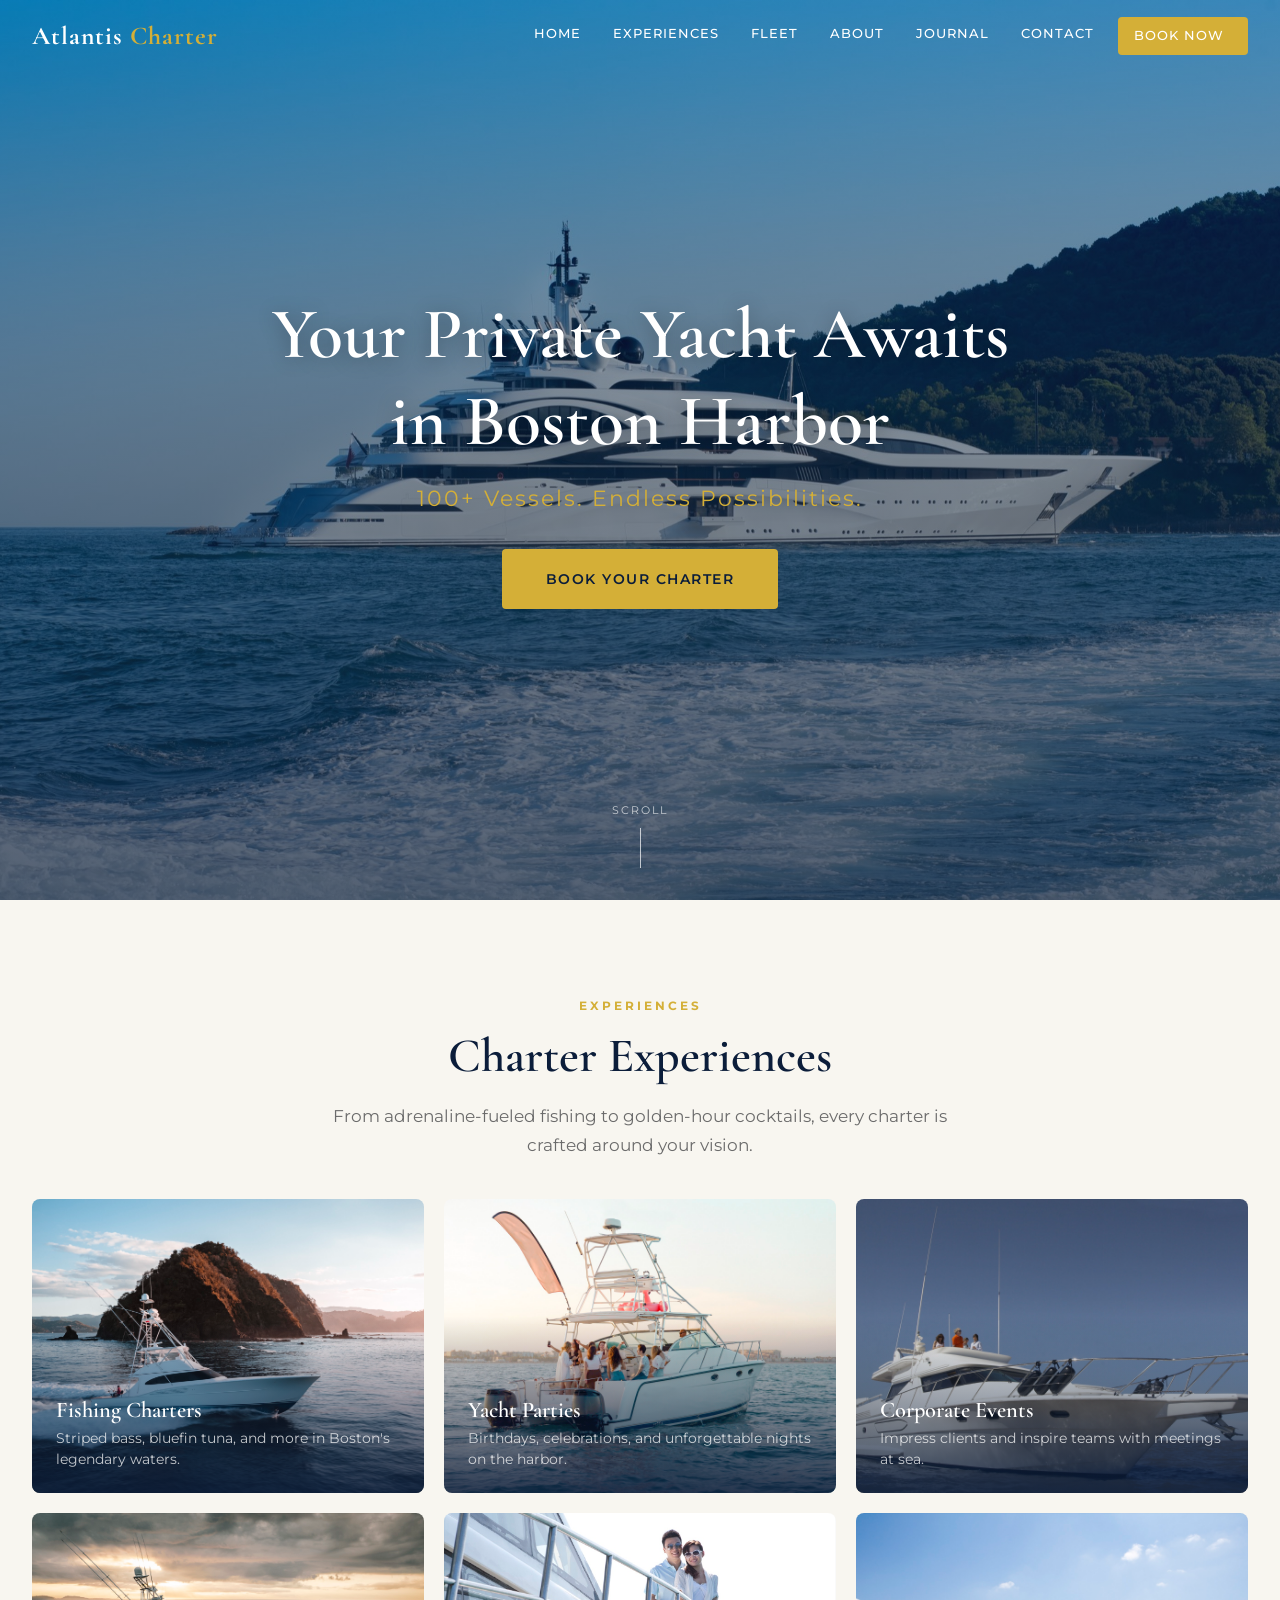
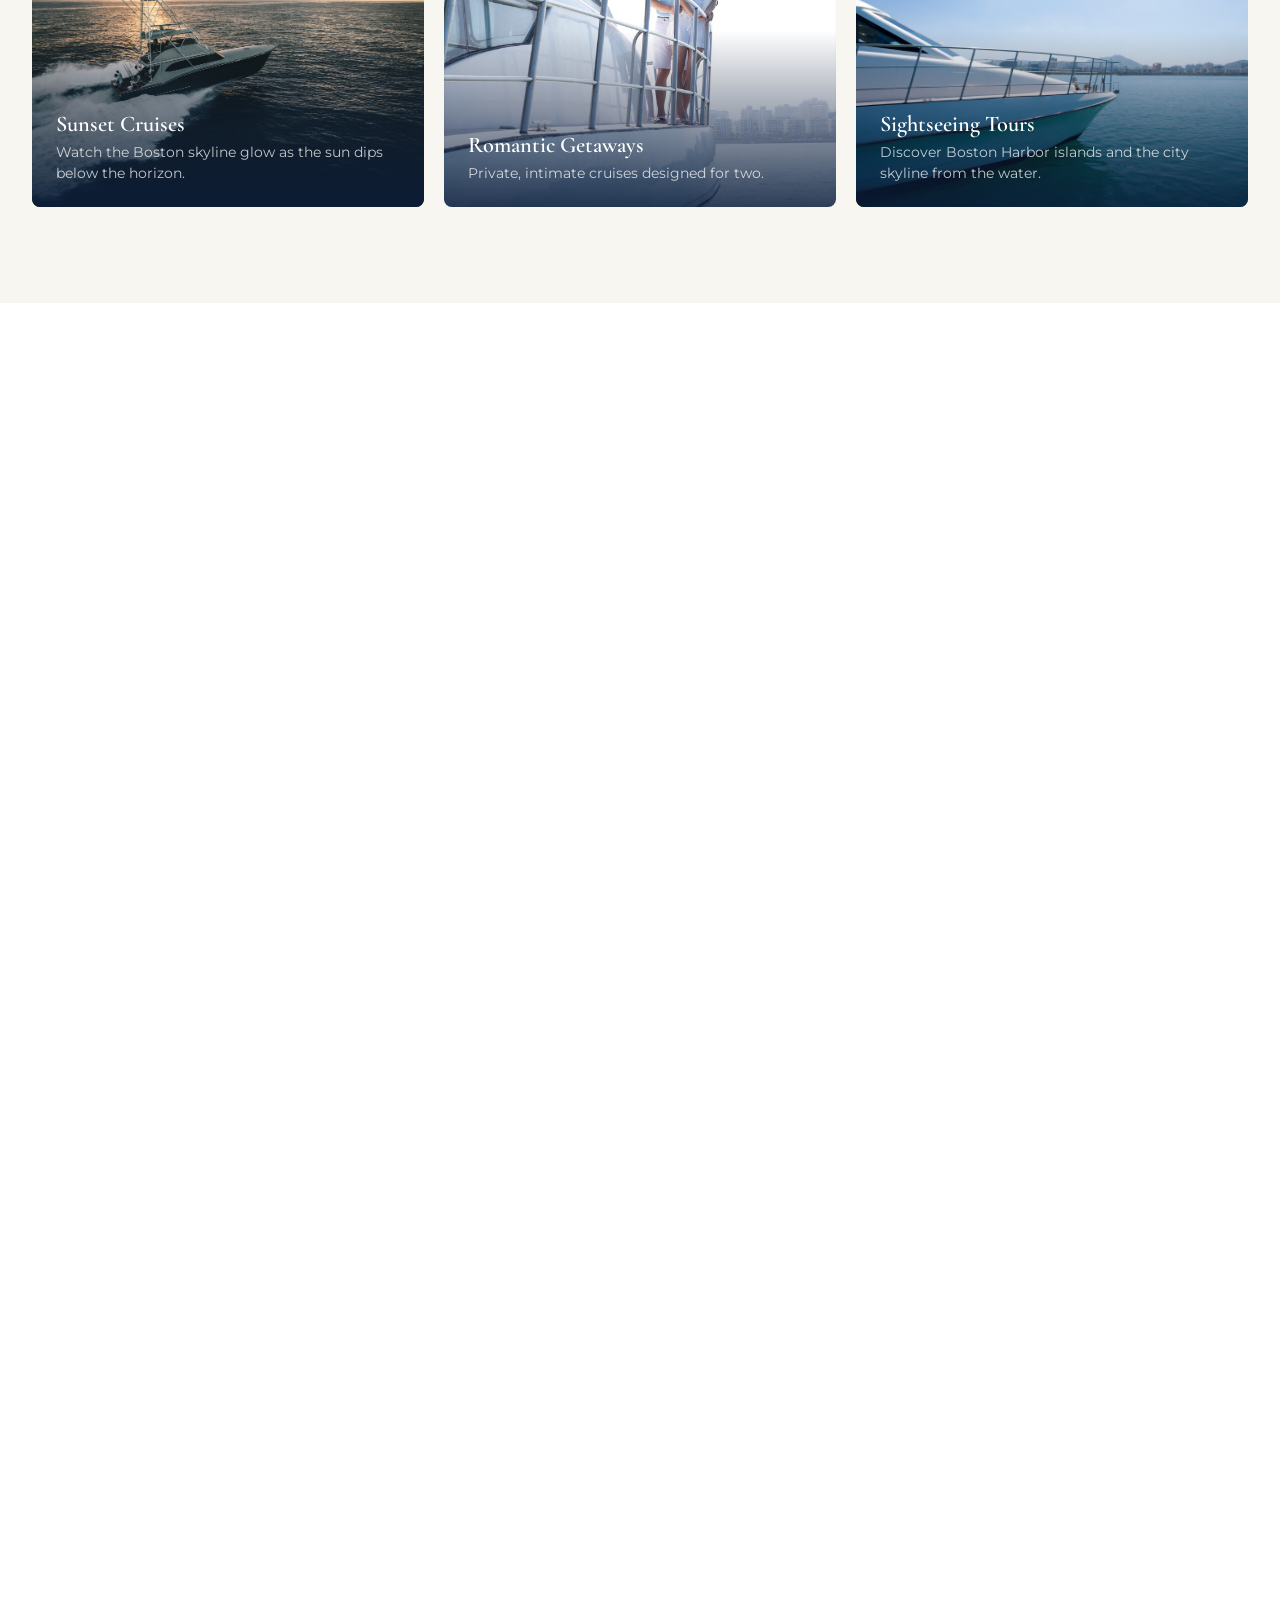
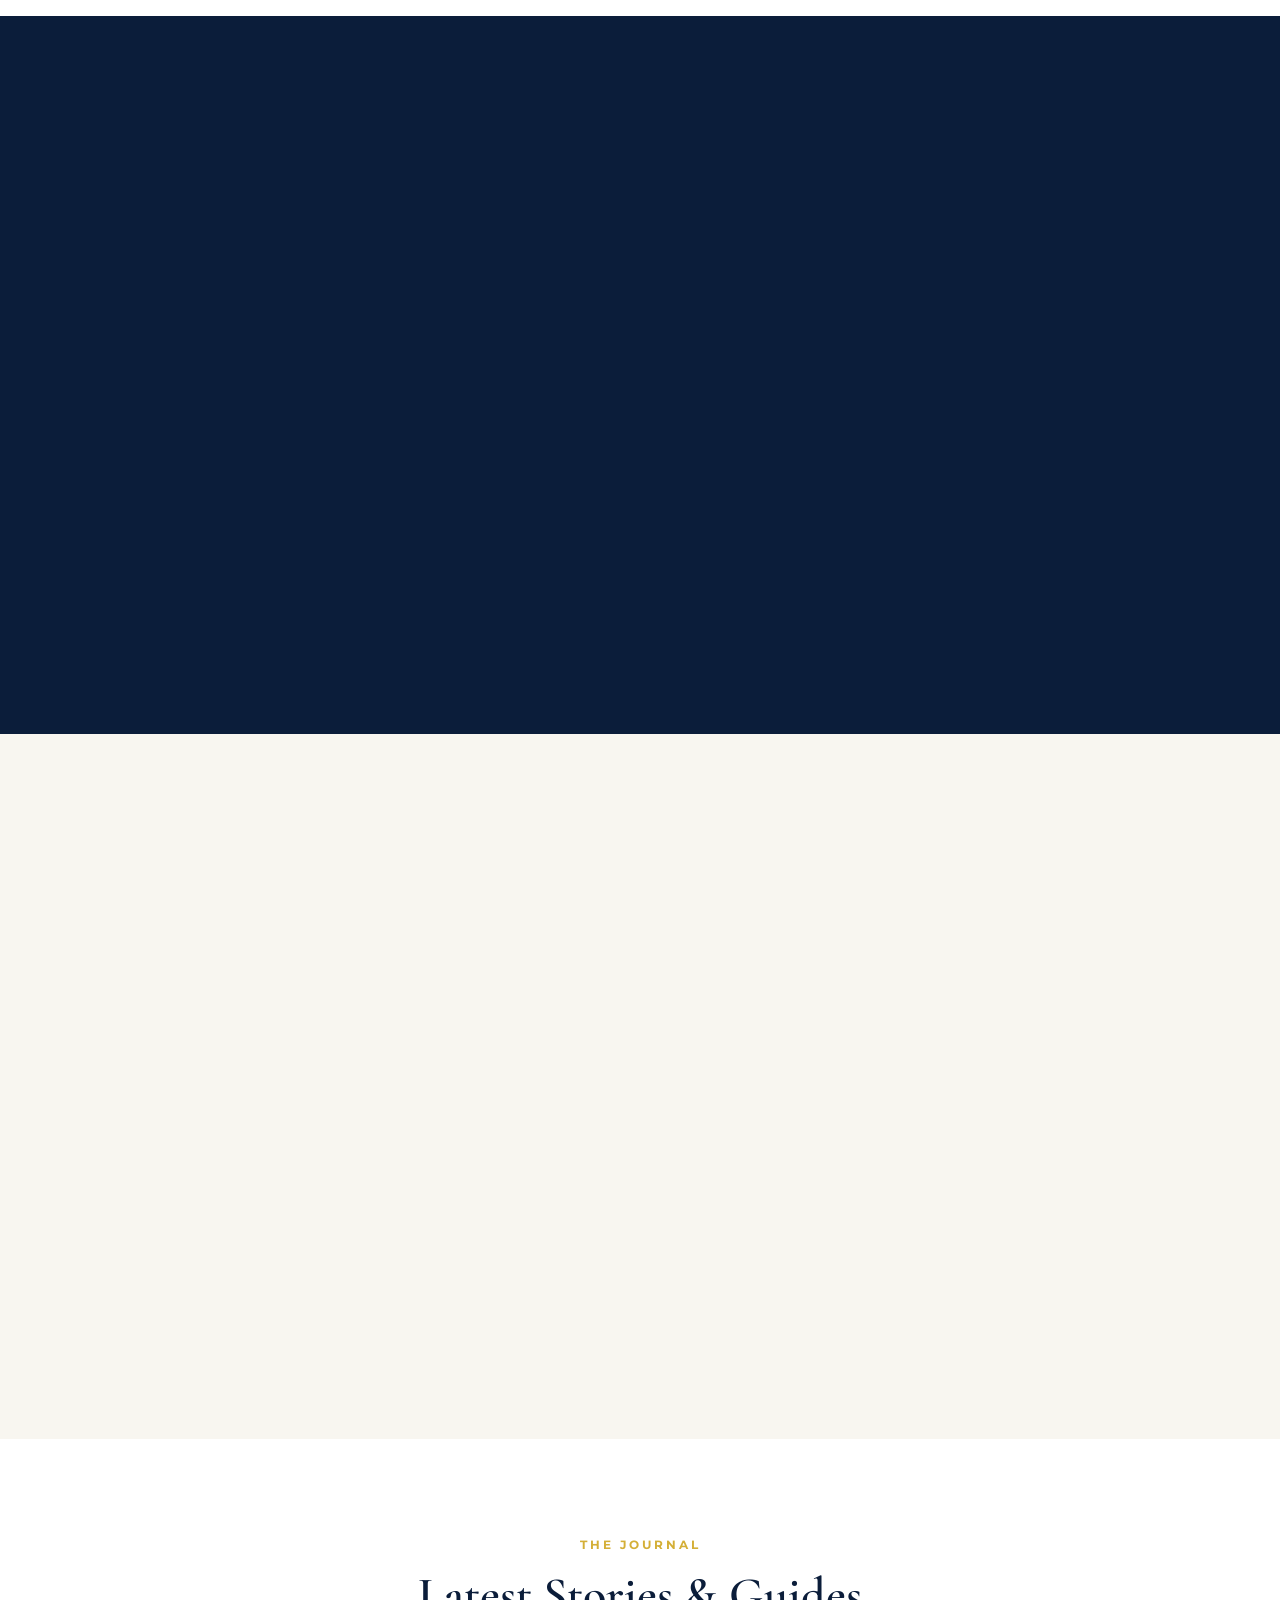
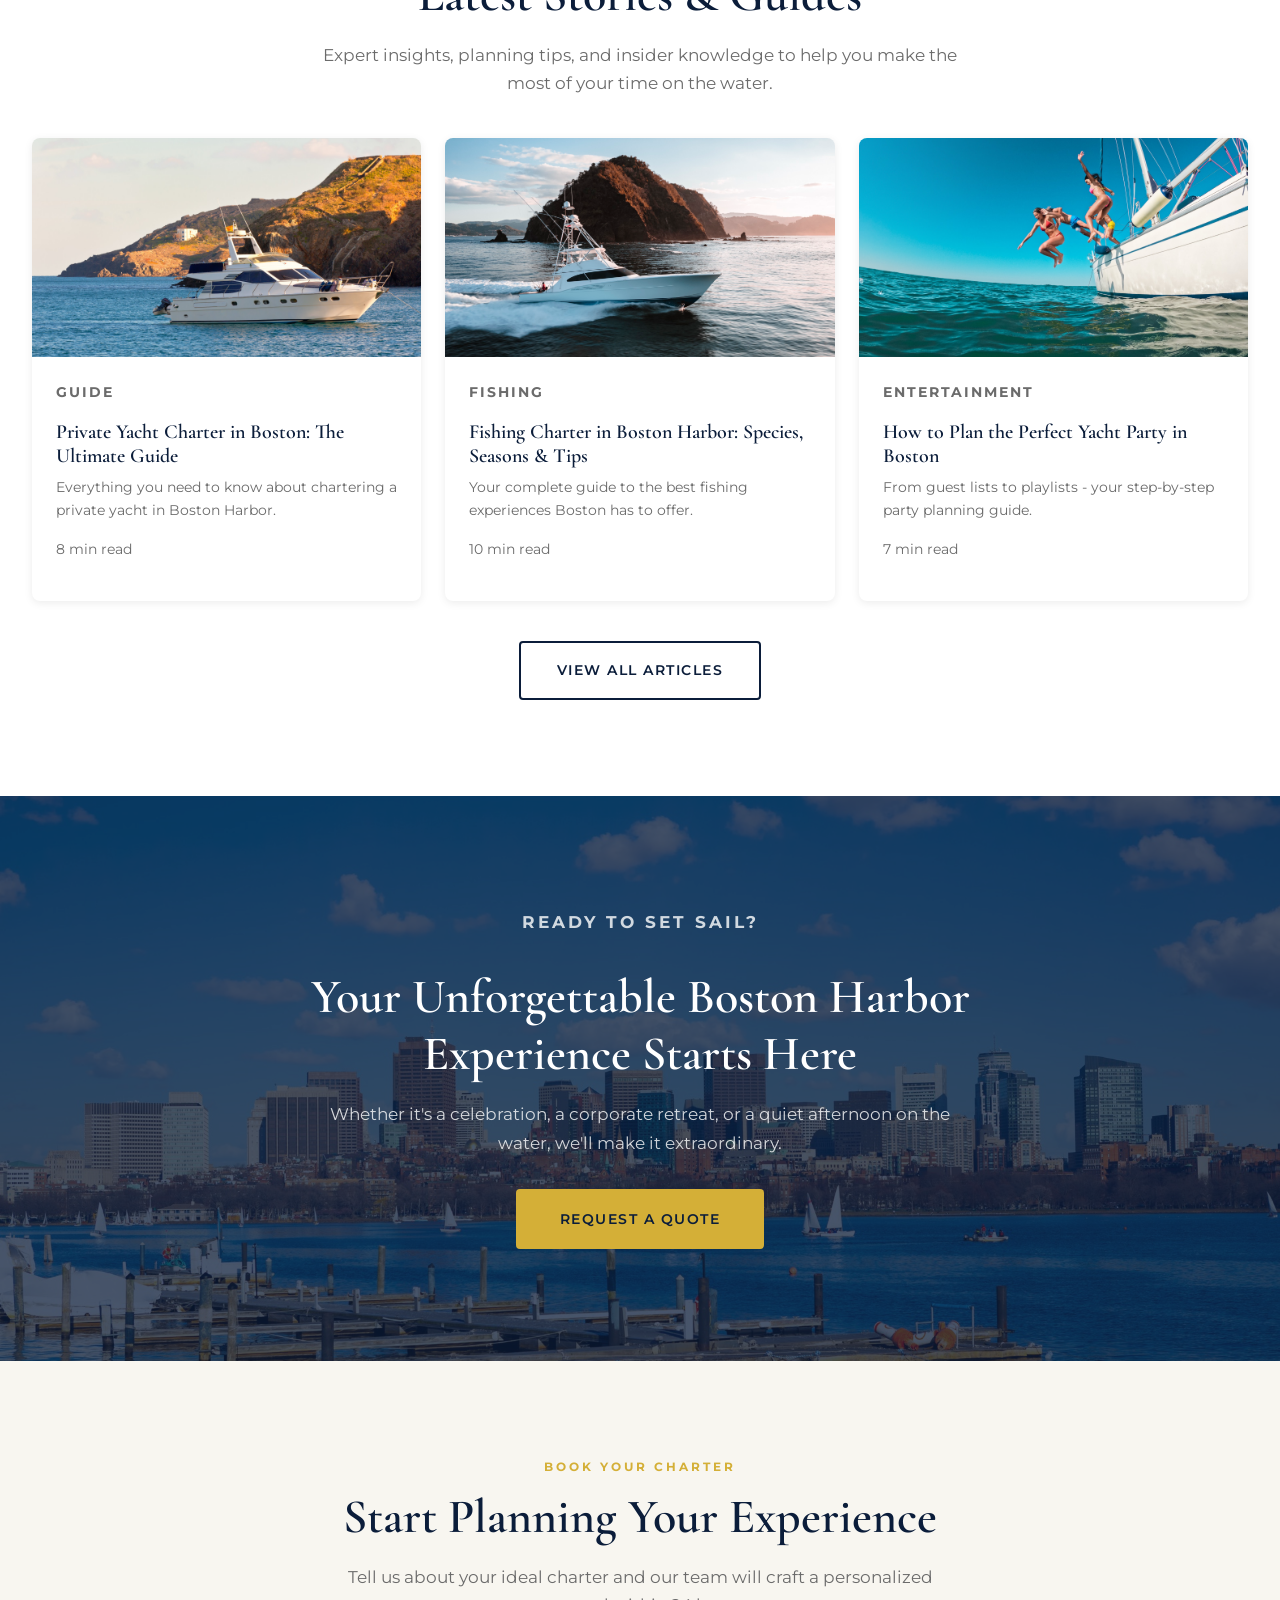
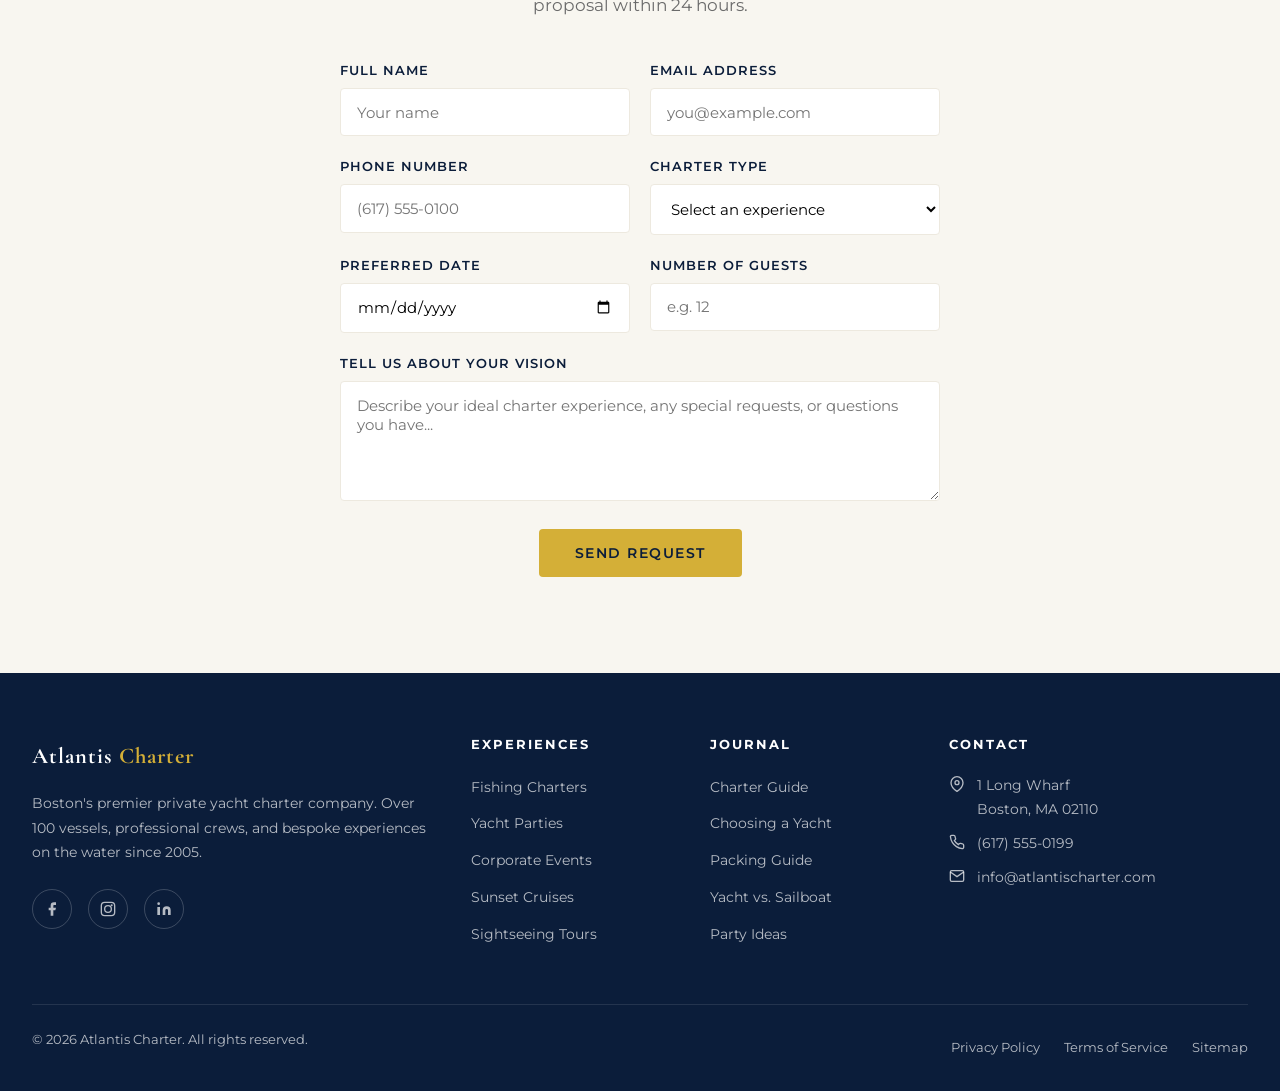
==== index.html @ 0f890ac8 "Initial launch: Atlantis Charter website with 10 SEO blog posts Magazine-style, mobile-first website" ====
<!DOCTYPE html>
<html lang="en">
<head>
  <meta charset="UTF-8">
  <meta name="viewport" content="width=device-width, initial-scale=1.0">
  <title>Atlantis Charter | Private Yacht Charters in Boston Harbor</title>
  <meta name="description" content="Explore Boston Harbor aboard a private yacht. Atlantis Charter offers 100+ vessels for fishing trips, yacht parties, corporate events, sunset cruises, and romantic getaways.">
  <meta name="keywords" content="private yacht charter Boston, boat rental Boston Harbor, fishing charter Boston, yacht party Boston, corporate event yacht, sunset cruise Boston">
  <link rel="canonical" href="https://atlantischarter.com/">

  <!-- Open Graph -->
  <meta property="og:title" content="Atlantis Charter | Private Yacht Charters in Boston Harbor">
  <meta property="og:description" content="100+ luxury vessels for unforgettable experiences on Boston Harbor. Fishing, parties, corporate events, sunset cruises & more.">
  <meta property="og:image" content="https://atlantischarter.com/images/luxury-yacht-on-the-water-under-blue-sky.jpg">
  <meta property="og:url" content="https://atlantischarter.com/">
  <meta property="og:type" content="website">
  <meta property="og:site_name" content="Atlantis Charter">

  <!-- Twitter Card -->
  <meta name="twitter:card" content="summary_large_image">
  <meta name="twitter:title" content="Atlantis Charter | Private Yacht Charters in Boston Harbor">
  <meta name="twitter:description" content="100+ luxury vessels for unforgettable experiences on Boston Harbor.">
  <meta name="twitter:image" content="https://atlantischarter.com/images/luxury-yacht-on-the-water-under-blue-sky.jpg">

  <!-- Fonts -->
  <link rel="preconnect" href="https://fonts.googleapis.com">
  <link rel="preconnect" href="https://fonts.gstatic.com" crossorigin>
  <link href="https://fonts.googleapis.com/css2?family=Cormorant+Garamond:ital,wght@0,400;0,600;0,700;1,400&family=Montserrat:wght@300;400;500;600;700&display=swap" rel="stylesheet">

  <link rel="stylesheet" href="styles.css">

  <!-- Structured Data: LocalBusiness -->
  <script type="application/ld+json">
  {
    "@context": "https://schema.org",
    "@type": "LocalBusiness",
    "name": "Atlantis Charter",
    "description": "Premium private yacht charter company in Boston Harbor offering 100+ vessels for fishing trips, yacht parties, corporate events, sunset cruises, and romantic getaways.",
    "url": "https://atlantischarter.com",
    "telephone": "+1-617-555-0199",
    "email": "info@atlantischarter.com",
    "address": {
      "@type": "PostalAddress",
      "streetAddress": "1 Long Wharf",
      "addressLocality": "Boston",
      "addressRegion": "MA",
      "postalCode": "02110",
      "addressCountry": "US"
    },
    "geo": {
      "@type": "GeoCoordinates",
      "latitude": 42.3601,
      "longitude": -71.0489
    },
    "image": "https://atlantischarter.com/images/luxury-yacht-on-the-water-under-blue-sky.jpg",
    "priceRange": "$$$",
    "openingHoursSpecification": {
      "@type": "OpeningHoursSpecification",
      "dayOfWeek": ["Monday","Tuesday","Wednesday","Thursday","Friday","Saturday","Sunday"],
      "opens": "08:00",
      "closes": "20:00"
    },
    "sameAs": [
      "https://www.facebook.com/atlantischarter",
      "https://www.instagram.com/atlantischarter",
      "https://www.linkedin.com/company/atlantischarter"
    ]
  }
  </script>

  <!-- Structured Data: BoatTrip -->
  <script type="application/ld+json">
  {
    "@context": "https://schema.org",
    "@type": "BoatTrip",
    "name": "Private Yacht Charter in Boston Harbor",
    "description": "Custom private yacht charters departing from Boston Harbor. Choose from fishing, parties, corporate events, sunset cruises, and sightseeing tours.",
    "provider": {
      "@type": "LocalBusiness",
      "name": "Atlantis Charter"
    },
    "departureBoatTerminal": {
      "@type": "BoatTerminal",
      "name": "Boston Harbor Marina",
      "address": {
        "@type": "PostalAddress",
        "addressLocality": "Boston",
        "addressRegion": "MA",
        "addressCountry": "US"
      }
    }
  }
  </script>
</head>
<body>

  <!-- ============ HEADER ============ -->
  <header class="site-header" role="banner">
    <div class="header-inner">
      <a href="/" class="logo" aria-label="Atlantis Charter Home">Atlantis <span>Charter</span></a>
      <nav class="nav-links" role="navigation" aria-label="Main navigation">
        <a href="/">Home</a>
        <a href="#experiences">Experiences</a>
        <a href="#fleet">Fleet</a>
        <a href="#about">About</a>
        <a href="#blog">Journal</a>
        <a href="#contact">Contact</a>
        <a href="#contact" class="btn btn-primary nav-cta">Book Now</a>
      </nav>
      <button class="hamburger" aria-label="Toggle navigation menu" aria-expanded="false">
        <span></span>
        <span></span>
        <span></span>
      </button>
    </div>
  </header>

  <main>

    <!-- ============ HERO ============ -->
    <section class="hero" aria-label="Welcome">
      <div class="hero-bg" style="background-image:url('images/luxury-yacht-on-the-water-under-blue-sky.jpg');" role="img" aria-label="Luxury yacht cruising on blue water under a clear sky"></div>
      <div class="hero-content">
        <h1>Your Private Yacht Awaits in Boston Harbor</h1>
        <p class="subtitle">100+ Vessels. Endless Possibilities.</p>
        <a href="#contact" class="btn btn-primary">Book Your Charter</a>
      </div>
      <div class="hero-scroll" aria-hidden="true">Scroll</div>
    </section>

    <!-- ============ CHARTER EXPERIENCES ============ -->
    <section id="experiences" class="section-pearl" aria-labelledby="experiences-title">
      <div class="container">
        <div class="text-center fade-up">
          <p class="section-label">Experiences</p>
          <h2 class="section-title" id="experiences-title">Charter Experiences</h2>
          <p class="section-subtitle">From adrenaline-fueled fishing to golden-hour cocktails, every charter is crafted around your vision.</p>
        </div>
        <div class="experiences-grid stagger">
          <a href="blog/fishing-charter-boston-harbor.html" class="experience-card">
            <img src="images/large-sportfishing-boat-sailing-off-costa-rica-wit.jpg" alt="Deep-sea fishing charter boat on open water" width="600" height="450" loading="lazy">
            <div class="experience-card-overlay">
              <h3>Fishing Charters</h3>
              <p>Striped bass, bluefin tuna, and more in Boston's legendary waters.</p>
            </div>
          </a>
          <a href="blog/yacht-party-planning-guide.html" class="experience-card">
            <img src="images/youth-party-on-vacation-at-sea-girlfriends-drink.jpg" alt="Friends enjoying a lively yacht party on the water" width="600" height="450" loading="lazy">
            <div class="experience-card-overlay">
              <h3>Yacht Parties</h3>
              <p>Birthdays, celebrations, and unforgettable nights on the harbor.</p>
            </div>
          </a>
          <a href="blog/corporate-events-on-yacht.html" class="experience-card">
            <img src="images/people-enjoying-the-water-on-a-white-yacht.jpg" alt="People gathered on a white yacht for a corporate event" width="600" height="450" loading="lazy">
            <div class="experience-card-overlay">
              <h3>Corporate Events</h3>
              <p>Impress clients and inspire teams with meetings at sea.</p>
            </div>
          </a>
          <a href="blog/sunset-cruise-boston.html" class="experience-card">
            <img src="images/boat-floating-in-sea-during-sunset.jpg" alt="Yacht silhouetted against a vivid Boston sunset" width="600" height="450" loading="lazy">
            <div class="experience-card-overlay">
              <h3>Sunset Cruises</h3>
              <p>Watch the Boston skyline glow as the sun dips below the horizon.</p>
            </div>
          </a>
          <a href="blog/sunset-cruise-boston.html" class="experience-card">
            <img src="images/romantic-couple-relaxing-on-yacht-in-sunny-weather.jpg" alt="Romantic couple relaxing together on a yacht deck" width="600" height="450" loading="lazy">
            <div class="experience-card-overlay">
              <h3>Romantic Getaways</h3>
              <p>Private, intimate cruises designed for two.</p>
            </div>
          </a>
          <a href="blog/boston-harbor-islands-by-boat.html" class="experience-card">
            <img src="images/white-yacht-on-blue-water-near-urban-coastline.jpg" alt="White yacht cruising near the Boston urban coastline" width="600" height="450" loading="lazy">
            <div class="experience-card-overlay">
              <h3>Sightseeing Tours</h3>
              <p>Discover Boston Harbor islands and the city skyline from the water.</p>
            </div>
          </a>
        </div>
      </div>
    </section>

    <!-- ============ FEATURED FLEET ============ -->
    <section id="fleet" aria-labelledby="fleet-title">
      <div class="container">
        <div class="text-center fade-up">
          <p class="section-label">The Fleet</p>
          <h2 class="section-title" id="fleet-title">Featured Vessels</h2>
          <p class="section-subtitle">Over 100 yachts, sailboats, catamarans, and fishing boats ready for your next adventure.</p>
        </div>
        <div class="fleet-grid stagger">
          <div class="fleet-item">
            <img src="images/luxury-motor-yacht-on-the-ocean.jpg" alt="Luxury motor yacht cruising on the open ocean" width="800" height="533" loading="lazy">
            <div class="fleet-item-label">Motor Yachts</div>
          </div>
          <div class="fleet-item">
            <img src="images/sailing-yacht-in-lefkada-greece.jpg" alt="Elegant sailing yacht under full sail" width="600" height="400" loading="lazy">
            <div class="fleet-item-label">Sailing Yachts</div>
          </div>
          <div class="fleet-item">
            <img src="images/catamaran-motor-yacht-on-the-ocean.jpg" alt="Spacious catamaran yacht on calm ocean waters" width="600" height="400" loading="lazy">
            <div class="fleet-item-label">Catamarans</div>
          </div>
          <div class="fleet-item">
            <img src="images/luxury-yacht-speeding-through-the-ocean-under-a-pa.jpg" alt="High-performance luxury yacht speeding through waves" width="600" height="400" loading="lazy">
            <div class="fleet-item-label">Performance Yachts</div>
          </div>
          <div class="fleet-item">
            <img src="images/aerial-view-of-beautiful-luxury-yacht-and-boat-in.jpg" alt="Aerial view of luxury yachts anchored in a bay" width="600" height="400" loading="lazy">
            <div class="fleet-item-label">Mega Yachts</div>
          </div>
        </div>
        <div class="text-center fade-up" style="margin-top:2.5rem;">
          <a href="#contact" class="btn btn-outline-dark">Explore Full Fleet</a>
        </div>
      </div>
    </section>

    <!-- ============ WHY CHARTER WITH US ============ -->
    <section id="about" class="section-midnight" aria-labelledby="why-title">
      <div class="container">
        <div class="text-center fade-up">
          <p class="section-label">Why Atlantis</p>
          <h2 class="section-title" id="why-title">Why Charter With Us</h2>
          <p class="section-subtitle">We combine Boston's largest private fleet with white-glove service to deliver experiences that exceed every expectation.</p>
        </div>
        <div class="features-grid stagger">
          <div class="feature-item">
            <div class="feature-icon" aria-hidden="true">
              <svg width="28" height="28" fill="none" stroke="currentColor" stroke-width="2" viewBox="0 0 24 24"><path d="M12 2L2 7l10 5 10-5-10-5z"/><path d="M2 17l10 5 10-5"/><path d="M2 12l10 5 10-5"/></svg>
            </div>
            <h3>100+ Yachts</h3>
            <p>The largest private charter fleet in Boston Harbor. From intimate sailboats to mega yachts, we have the perfect vessel for every occasion.</p>
          </div>
          <div class="feature-item">
            <div class="feature-icon" aria-hidden="true">
              <svg width="28" height="28" fill="none" stroke="currentColor" stroke-width="2" viewBox="0 0 24 24"><circle cx="12" cy="8" r="4"/><path d="M20 21a8 8 0 0 0-16 0"/></svg>
            </div>
            <h3>Professional Crew</h3>
            <p>USCG-licensed captains and experienced crew members ensure your safety and comfort from departure to docking.</p>
          </div>
          <div class="feature-item">
            <div class="feature-icon" aria-hidden="true">
              <svg width="28" height="28" fill="none" stroke="currentColor" stroke-width="2" viewBox="0 0 24 24"><path d="M14 2H6a2 2 0 0 0-2 2v16a2 2 0 0 0 2 2h12a2 2 0 0 0 2-2V8z"/><polyline points="14 2 14 8 20 8"/><line x1="16" y1="13" x2="8" y2="13"/><line x1="16" y1="17" x2="8" y2="17"/></svg>
            </div>
            <h3>Custom Itineraries</h3>
            <p>Every detail tailored to your vision - from catering and entertainment to route and duration. Your charter, your rules.</p>
          </div>
          <div class="feature-item">
            <div class="feature-icon" aria-hidden="true">
              <svg width="28" height="28" fill="none" stroke="currentColor" stroke-width="2" viewBox="0 0 24 24"><path d="M21 10c0 7-9 13-9 13s-9-6-9-13a9 9 0 0 1 18 0z"/><circle cx="12" cy="10" r="3"/></svg>
            </div>
            <h3>Best of Boston</h3>
            <p>Unmatched local knowledge of Boston Harbor, the Harbor Islands, and the best routes for every season and occasion.</p>
          </div>
        </div>
      </div>
    </section>

    <!-- ============ TESTIMONIALS ============ -->
    <section class="section-pearl" aria-labelledby="testimonials-title">
      <div class="container">
        <div class="text-center fade-up">
          <p class="section-label">Testimonials</p>
          <h2 class="section-title" id="testimonials-title">What Our Guests Say</h2>
          <p class="section-subtitle">Hundreds of five-star reviews from guests who trusted us with their most memorable moments on the water.</p>
        </div>
        <div class="testimonials-grid stagger">
          <div class="testimonial-card">
            <div class="testimonial-stars" aria-label="5 out of 5 stars">&#9733;&#9733;&#9733;&#9733;&#9733;</div>
            <blockquote>"We booked a sunset cruise for our anniversary and it exceeded every expectation. The crew was incredible, the champagne was flowing, and watching the sun set behind the Boston skyline was pure magic."</blockquote>
            <p class="testimonial-author">Sarah & Michael T. <span>- Anniversary Cruise</span></p>
          </div>
          <div class="testimonial-card">
            <div class="testimonial-stars" aria-label="5 out of 5 stars">&#9733;&#9733;&#9733;&#9733;&#9733;</div>
            <blockquote>"Our corporate retreat on a 65-foot yacht was the talk of the office for months. Atlantis Charter handled everything - catering, A/V setup, even custom branding on the bar napkins. Absolutely first-class."</blockquote>
            <p class="testimonial-author">James R. <span>- Corporate Event</span></p>
          </div>
          <div class="testimonial-card">
            <div class="testimonial-stars" aria-label="5 out of 5 stars">&#9733;&#9733;&#9733;&#9733;&#9733;</div>
            <blockquote>"Best fishing charter in Boston, hands down. The captain knew exactly where to find the striped bass. We caught our limit by noon and spent the rest of the day cruising the harbor. Already booked again."</blockquote>
            <p class="testimonial-author">David K. <span>- Fishing Charter</span></p>
          </div>
        </div>
      </div>
    </section>

    <!-- ============ LATEST FROM THE JOURNAL ============ -->
    <section id="blog" aria-labelledby="blog-title">
      <div class="container">
        <div class="text-center fade-up">
          <p class="section-label">The Journal</p>
          <h2 class="section-title" id="blog-title">Latest Stories & Guides</h2>
          <p class="section-subtitle">Expert insights, planning tips, and insider knowledge to help you make the most of your time on the water.</p>
        </div>
        <div class="blog-grid stagger">
          <a href="blog/private-yacht-charter-boston.html" class="blog-card">
            <div class="blog-card-image">
              <img src="images/luxury-yacht-anchored-in-a-calm-blue-bay.jpg" alt="Luxury yacht anchored in a calm bay" width="600" height="338" loading="lazy">
            </div>
            <div class="blog-card-content">
              <p class="blog-card-tag">Guide</p>
              <h3>Private Yacht Charter in Boston: The Ultimate Guide</h3>
              <p>Everything you need to know about chartering a private yacht in Boston Harbor.</p>
              <p class="blog-card-meta">8 min read</p>
            </div>
          </a>
          <a href="blog/fishing-charter-boston-harbor.html" class="blog-card">
            <div class="blog-card-image">
              <img src="images/large-sportfishing-boat-sailing-off-costa-rica-wit.jpg" alt="Sportfishing boat heading out to open water" width="600" height="338" loading="lazy">
            </div>
            <div class="blog-card-content">
              <p class="blog-card-tag">Fishing</p>
              <h3>Fishing Charter in Boston Harbor: Species, Seasons & Tips</h3>
              <p>Your complete guide to the best fishing experiences Boston has to offer.</p>
              <p class="blog-card-meta">10 min read</p>
            </div>
          </a>
          <a href="blog/yacht-party-planning-guide.html" class="blog-card">
            <div class="blog-card-image">
              <img src="images/happy-friends-diving-from-sailing-boat-into-the-se.jpg" alt="Friends diving from a yacht into clear blue water" width="600" height="338" loading="lazy">
            </div>
            <div class="blog-card-content">
              <p class="blog-card-tag">Entertainment</p>
              <h3>How to Plan the Perfect Yacht Party in Boston</h3>
              <p>From guest lists to playlists - your step-by-step party planning guide.</p>
              <p class="blog-card-meta">7 min read</p>
            </div>
          </a>
        </div>
        <div class="text-center fade-up" style="margin-top:2.5rem;">
          <a href="#blog" class="btn btn-outline-dark">View All Articles</a>
        </div>
      </div>
    </section>

    <!-- ============ CTA BANNER ============ -->
    <section class="cta-banner" aria-labelledby="cta-title">
      <div class="hero-bg" style="background-image:url('images/boston-skyline-over-the-charles-river.jpg');" role="img" aria-label="Boston skyline panorama over the harbor at dusk"></div>
      <div class="hero-content text-center">
        <p class="section-label">Ready to Set Sail?</p>
        <h2 id="cta-title">Your Unforgettable Boston Harbor Experience Starts Here</h2>
        <p>Whether it's a celebration, a corporate retreat, or a quiet afternoon on the water, we'll make it extraordinary.</p>
        <a href="#contact" class="btn btn-primary">Request a Quote</a>
      </div>
    </section>

    <!-- ============ CONTACT / BOOKING ============ -->
    <section id="contact" class="section-pearl" aria-labelledby="contact-title">
      <div class="container">
        <div class="text-center fade-up">
          <p class="section-label">Book Your Charter</p>
          <h2 class="section-title" id="contact-title">Start Planning Your Experience</h2>
          <p class="section-subtitle">Tell us about your ideal charter and our team will craft a personalized proposal within 24 hours.</p>
        </div>
        <form id="booking-form" class="booking-form fade-up">
          <div class="form-row">
            <div class="form-group">
              <label for="name">Full Name</label>
              <input type="text" id="name" name="name" required placeholder="Your name">
            </div>
            <div class="form-group">
              <label for="email">Email Address</label>
              <input type="email" id="email" name="email" required placeholder="you@example.com">
            </div>
          </div>
          <div class="form-row">
            <div class="form-group">
              <label for="phone">Phone Number</label>
              <input type="tel" id="phone" name="phone" placeholder="(617) 555-0100">
            </div>
            <div class="form-group">
              <label for="charter-type">Charter Type</label>
              <select id="charter-type" name="charter-type" required>
                <option value="">Select an experience</option>
                <option value="fishing">Fishing Charter</option>
                <option value="party">Yacht Party</option>
                <option value="corporate">Corporate Event</option>
                <option value="sunset">Sunset Cruise</option>
                <option value="romantic">Romantic Getaway</option>
                <option value="sightseeing">Sightseeing Tour</option>
                <option value="other">Other</option>
              </select>
            </div>
          </div>
          <div class="form-row">
            <div class="form-group">
              <label for="date">Preferred Date</label>
              <input type="date" id="date" name="date">
            </div>
            <div class="form-group">
              <label for="guests">Number of Guests</label>
              <input type="number" id="guests" name="guests" min="1" max="200" placeholder="e.g. 12">
            </div>
          </div>
          <div class="form-group">
            <label for="message">Tell Us About Your Vision</label>
            <textarea id="message" name="message" placeholder="Describe your ideal charter experience, any special requests, or questions you have..."></textarea>
          </div>
          <div class="text-center">
            <button type="submit" class="btn btn-primary">Send Request</button>
          </div>
        </form>
      </div>
    </section>

  </main>

  <!-- ============ FOOTER ============ -->
  <footer class="site-footer" role="contentinfo">
    <div class="container">
      <div class="footer-grid">
        <div class="footer-brand">
          <a href="/" class="logo">Atlantis <span>Charter</span></a>
          <p>Boston's premier private yacht charter company. Over 100 vessels, professional crews, and bespoke experiences on the water since 2005.</p>
          <div class="footer-social">
            <a href="https://www.facebook.com/atlantischarter" aria-label="Facebook" rel="noopener noreferrer" target="_blank">
              <svg width="16" height="16" fill="currentColor" viewBox="0 0 24 24"><path d="M18 2h-3a5 5 0 0 0-5 5v3H7v4h3v8h4v-8h3l1-4h-4V7a1 1 0 0 1 1-1h3z"/></svg>
            </a>
            <a href="https://www.instagram.com/atlantischarter" aria-label="Instagram" rel="noopener noreferrer" target="_blank">
              <svg width="16" height="16" fill="none" stroke="currentColor" stroke-width="2" viewBox="0 0 24 24"><rect x="2" y="2" width="20" height="20" rx="5"/><circle cx="12" cy="12" r="5"/><circle cx="17.5" cy="6.5" r="1.5" fill="currentColor" stroke="none"/></svg>
            </a>
            <a href="https://www.linkedin.com/company/atlantischarter" aria-label="LinkedIn" rel="noopener noreferrer" target="_blank">
              <svg width="16" height="16" fill="currentColor" viewBox="0 0 24 24"><path d="M16 8a6 6 0 0 1 6 6v7h-4v-7a2 2 0 0 0-4 0v7h-4v-7a6 6 0 0 1 6-6z"/><rect x="2" y="9" width="4" height="12"/><circle cx="4" cy="4" r="2"/></svg>
            </a>
          </div>
        </div>
        <div class="footer-col">
          <h4>Experiences</h4>
          <ul>
            <li><a href="blog/fishing-charter-boston-harbor.html">Fishing Charters</a></li>
            <li><a href="blog/yacht-party-planning-guide.html">Yacht Parties</a></li>
            <li><a href="blog/corporate-events-on-yacht.html">Corporate Events</a></li>
            <li><a href="blog/sunset-cruise-boston.html">Sunset Cruises</a></li>
            <li><a href="blog/boston-harbor-islands-by-boat.html">Sightseeing Tours</a></li>
          </ul>
        </div>
        <div class="footer-col">
          <h4>Journal</h4>
          <ul>
            <li><a href="blog/private-yacht-charter-boston.html">Charter Guide</a></li>
            <li><a href="blog/choosing-right-yacht-size.html">Choosing a Yacht</a></li>
            <li><a href="blog/what-to-bring-yacht-charter.html">Packing Guide</a></li>
            <li><a href="blog/luxury-yacht-vs-sailboat.html">Yacht vs. Sailboat</a></li>
            <li><a href="blog/bachelor-bachelorette-yacht-party.html">Party Ideas</a></li>
          </ul>
        </div>
        <div class="footer-col">
          <h4>Contact</h4>
          <ul class="footer-contact">
            <li>
              <svg width="16" height="16" fill="none" stroke="currentColor" stroke-width="2" viewBox="0 0 24 24"><path d="M21 10c0 7-9 13-9 13s-9-6-9-13a9 9 0 0 1 18 0z"/><circle cx="12" cy="10" r="3"/></svg>
              1 Long Wharf<br>Boston, MA 02110
            </li>
            <li>
              <svg width="16" height="16" fill="none" stroke="currentColor" stroke-width="2" viewBox="0 0 24 24"><path d="M22 16.92v3a2 2 0 0 1-2.18 2 19.79 19.79 0 0 1-8.63-3.07 19.5 19.5 0 0 1-6-6A19.79 19.79 0 0 1 2.12 4.18 2 2 0 0 1 4.11 2h3a2 2 0 0 1 2 1.72c.127.96.361 1.903.7 2.81a2 2 0 0 1-.45 2.11L8.09 9.91a16 16 0 0 0 6 6l1.27-1.27a2 2 0 0 1 2.11-.45c.907.339 1.85.573 2.81.7A2 2 0 0 1 22 16.92z"/></svg>
              (617) 555-0199
            </li>
            <li>
              <svg width="16" height="16" fill="none" stroke="currentColor" stroke-width="2" viewBox="0 0 24 24"><path d="M4 4h16c1.1 0 2 .9 2 2v12c0 1.1-.9 2-2 2H4c-1.1 0-2-.9-2-2V6c0-1.1.9-2 2-2z"/><polyline points="22,6 12,13 2,6"/></svg>
              info@atlantischarter.com
            </li>
          </ul>
        </div>
      </div>
      <div class="footer-bottom">
        <p>&copy; 2026 Atlantis Charter. All rights reserved.</p>
        <div class="footer-bottom-links">
          <a href="#">Privacy Policy</a>
          <a href="#">Terms of Service</a>
          <a href="sitemap.xml">Sitemap</a>
        </div>
      </div>
    </div>
  </footer>

  <script src="script.js"></script>
</body>
</html>
---- styles.css ----
/* ==========================================================================
   Atlantis Charter - Main Stylesheet
   Magazine-style, mobile-first responsive design
   ========================================================================== */

/* ---------- CSS Custom Properties ---------- */
:root {
  --midnight: #0B1D3A;
  --midnight-light: #132d54;
  --gold: #D4AF37;
  --gold-hover: #e6c44a;
  --white: #FFFFFF;
  --pearl: #F8F6F0;
  --pearl-dark: #EDE9DF;
  --text: #2C2C2C;
  --text-light: #6B6B6B;
  --overlay: rgba(11, 29, 58, 0.55);
  --overlay-dark: rgba(11, 29, 58, 0.75);
  --shadow-sm: 0 2px 8px rgba(0,0,0,0.08);
  --shadow-md: 0 4px 20px rgba(0,0,0,0.12);
  --shadow-lg: 0 8px 40px rgba(0,0,0,0.18);
  --radius: 4px;
  --radius-lg: 8px;
  --transition: 0.3s ease;
  --max-width: 1280px;
  --header-height: 72px;
}

/* ---------- Reset & Base ---------- */
*, *::before, *::after { box-sizing: border-box; margin: 0; padding: 0; }

html {
  scroll-behavior: smooth;
  -webkit-text-size-adjust: 100%;
}

body {
  font-family: 'Montserrat', sans-serif;
  font-size: 16px;
  line-height: 1.7;
  color: var(--text);
  background: var(--white);
  overflow-x: hidden;
}

img {
  max-width: 100%;
  height: auto;
  display: block;
}

a {
  color: inherit;
  text-decoration: none;
  transition: color var(--transition);
}

ul, ol { list-style: none; }

/* ---------- Typography ---------- */
h1, h2, h3, h4, h5, h6 {
  font-family: 'Cormorant Garamond', serif;
  font-weight: 600;
  line-height: 1.2;
  color: var(--midnight);
}

h1 { font-size: clamp(2.2rem, 6vw, 4rem); }
h2 { font-size: clamp(1.8rem, 4vw, 3rem); }
h3 { font-size: clamp(1.4rem, 3vw, 2rem); }
h4 { font-size: clamp(1.2rem, 2.5vw, 1.5rem); }

p { margin-bottom: 1rem; }

.section-label {
  font-family: 'Montserrat', sans-serif;
  font-size: 0.75rem;
  font-weight: 700;
  letter-spacing: 3px;
  text-transform: uppercase;
  color: var(--gold);
  margin-bottom: 0.75rem;
}

.section-title {
  margin-bottom: 1rem;
}

.section-subtitle {
  font-size: 1.05rem;
  color: var(--text-light);
  max-width: 640px;
  margin: 0 auto 2.5rem;
}

.text-center { text-align: center; }

/* ---------- Utility ---------- */
.container {
  width: 100%;
  max-width: var(--max-width);
  margin: 0 auto;
  padding: 0 1.25rem;
}

.sr-only {
  position: absolute;
  width: 1px;
  height: 1px;
  padding: 0;
  margin: -1px;
  overflow: hidden;
  clip: rect(0,0,0,0);
  border: 0;
}

/* ---------- Buttons ---------- */
.btn {
  display: inline-flex;
  align-items: center;
  justify-content: center;
  gap: 0.5rem;
  font-family: 'Montserrat', sans-serif;
  font-size: 0.85rem;
  font-weight: 600;
  letter-spacing: 1.5px;
  text-transform: uppercase;
  padding: 1rem 2.25rem;
  border: none;
  border-radius: var(--radius);
  cursor: pointer;
  transition: all var(--transition);
  white-space: nowrap;
}

.btn-primary {
  background: var(--gold);
  color: var(--midnight);
}

.btn-primary:hover {
  background: var(--gold-hover);
  transform: translateY(-2px);
  box-shadow: var(--shadow-md);
}

.btn-outline {
  background: transparent;
  color: var(--white);
  border: 2px solid var(--white);
}

.btn-outline:hover {
  background: var(--white);
  color: var(--midnight);
}

.btn-outline-dark {
  background: transparent;
  color: var(--midnight);
  border: 2px solid var(--midnight);
}

.btn-outline-dark:hover {
  background: var(--midnight);
  color: var(--white);
}

/* ---------- Header / Navigation ---------- */
.site-header {
  position: fixed;
  top: 0;
  left: 0;
  width: 100%;
  z-index: 1000;
  transition: background var(--transition), box-shadow var(--transition);
}

.site-header.scrolled {
  background: var(--midnight);
  box-shadow: var(--shadow-md);
}

.header-inner {
  display: flex;
  align-items: center;
  justify-content: space-between;
  height: var(--header-height);
  max-width: var(--max-width);
  margin: 0 auto;
  padding: 0 1.25rem;
}

.logo {
  font-family: 'Cormorant Garamond', serif;
  font-size: 1.6rem;
  font-weight: 700;
  color: var(--white);
  letter-spacing: 1px;
  z-index: 1001;
}

.logo span {
  color: var(--gold);
}

.nav-links {
  display: none;
  flex-direction: column;
  position: fixed;
  top: 0;
  left: 0;
  width: 100%;
  height: 100vh;
  background: var(--midnight);
  padding: calc(var(--header-height) + 2rem) 2rem 2rem;
  gap: 0.25rem;
}

.nav-links.active {
  display: flex;
}

.nav-links a {
  font-family: 'Montserrat', sans-serif;
  font-size: 1.1rem;
  font-weight: 500;
  color: var(--white);
  padding: 0.85rem 0;
  border-bottom: 1px solid rgba(255,255,255,0.08);
  transition: color var(--transition);
}

.nav-links a:hover,
.nav-links a.active {
  color: var(--gold);
}

.nav-cta {
  margin-top: 1rem;
}

.hamburger {
  display: flex;
  flex-direction: column;
  gap: 5px;
  background: none;
  border: none;
  cursor: pointer;
  padding: 8px;
  z-index: 1001;
}

.hamburger span {
  width: 24px;
  height: 2px;
  background: var(--white);
  transition: all var(--transition);
  border-radius: 2px;
}

.hamburger.active span:nth-child(1) {
  transform: rotate(45deg) translate(5px, 5px);
}

.hamburger.active span:nth-child(2) {
  opacity: 0;
}

.hamburger.active span:nth-child(3) {
  transform: rotate(-45deg) translate(5px, -5px);
}

/* ---------- Hero Section ---------- */
.hero {
  position: relative;
  min-height: 100vh;
  display: flex;
  align-items: center;
  justify-content: center;
  overflow: hidden;
}

.hero-bg {
  position: absolute;
  inset: 0;
  background-size: cover;
  background-position: center;
  background-repeat: no-repeat;
}

.hero-bg::after {
  content: '';
  position: absolute;
  inset: 0;
  background: linear-gradient(
    to bottom,
    rgba(11,29,58,0.3) 0%,
    rgba(11,29,58,0.5) 50%,
    rgba(11,29,58,0.7) 100%
  );
}

.hero-content {
  position: relative;
  z-index: 2;
  text-align: center;
  padding: 2rem 1.25rem;
  max-width: 800px;
}

.hero-content h1 {
  color: var(--white);
  font-size: clamp(2.4rem, 7vw, 4.5rem);
  margin-bottom: 1rem;
  text-shadow: 0 2px 20px rgba(0,0,0,0.3);
}

.hero-content .subtitle {
  font-family: 'Montserrat', sans-serif;
  font-size: clamp(1rem, 2.5vw, 1.35rem);
  color: var(--gold);
  font-weight: 400;
  letter-spacing: 2px;
  margin-bottom: 2rem;
}

.hero-content .btn {
  font-size: 0.9rem;
  padding: 1.1rem 2.75rem;
}

.hero-scroll {
  position: absolute;
  bottom: 2rem;
  left: 50%;
  transform: translateX(-50%);
  z-index: 2;
  color: var(--white);
  font-size: 0.7rem;
  letter-spacing: 2px;
  text-transform: uppercase;
  text-align: center;
  opacity: 0.7;
  animation: bounce 2s infinite;
}

.hero-scroll::after {
  content: '';
  display: block;
  width: 1px;
  height: 40px;
  background: var(--white);
  margin: 0.5rem auto 0;
}

@keyframes bounce {
  0%, 100% { transform: translateX(-50%) translateY(0); }
  50% { transform: translateX(-50%) translateY(8px); }
}

/* ---------- Page Hero (blog/inner pages) ---------- */
.page-hero {
  position: relative;
  min-height: 50vh;
  display: flex;
  align-items: flex-end;
  overflow: hidden;
  padding-top: var(--header-height);
}

.page-hero .hero-bg::after {
  background: linear-gradient(
    to bottom,
    rgba(11,29,58,0.2) 0%,
    rgba(11,29,58,0.7) 100%
  );
}

.page-hero .hero-content {
  padding: 3rem 1.25rem;
  text-align: left;
  max-width: var(--max-width);
  margin: 0 auto;
  width: 100%;
}

.page-hero .hero-content h1 {
  font-size: clamp(2rem, 5vw, 3.2rem);
  margin-bottom: 0.75rem;
}

.page-hero .hero-content .subtitle {
  font-size: 1rem;
  color: rgba(255,255,255,0.85);
  letter-spacing: 0;
  margin-bottom: 0;
}

/* ---------- Sections ---------- */
section {
  padding: 4rem 0;
}

.section-pearl {
  background: var(--pearl);
}

.section-midnight {
  background: var(--midnight);
  color: var(--white);
}

.section-midnight h2,
.section-midnight h3,
.section-midnight h4 {
  color: var(--white);
}

.section-midnight .section-subtitle {
  color: rgba(255,255,255,0.7);
}

/* ---------- Experience Cards ---------- */
.experiences-grid {
  display: grid;
  grid-template-columns: 1fr;
  gap: 1.25rem;
}

.experience-card {
  position: relative;
  border-radius: var(--radius-lg);
  overflow: hidden;
  aspect-ratio: 4/3;
  cursor: pointer;
}

.experience-card img {
  width: 100%;
  height: 100%;
  object-fit: cover;
  transition: transform 0.6s ease;
}

.experience-card:hover img {
  transform: scale(1.08);
}

.experience-card-overlay {
  position: absolute;
  inset: 0;
  background: linear-gradient(to top, rgba(11,29,58,0.85) 0%, transparent 60%);
  display: flex;
  flex-direction: column;
  justify-content: flex-end;
  padding: 1.5rem;
}

.experience-card-overlay h3 {
  color: var(--white);
  font-size: 1.4rem;
  margin-bottom: 0.25rem;
}

.experience-card-overlay p {
  color: rgba(255,255,255,0.75);
  font-size: 0.85rem;
  margin-bottom: 0;
  line-height: 1.5;
}

/* ---------- Fleet Grid ---------- */
.fleet-grid {
  display: grid;
  grid-template-columns: 1fr;
  gap: 0.75rem;
}

.fleet-item {
  position: relative;
  border-radius: var(--radius-lg);
  overflow: hidden;
  aspect-ratio: 3/2;
}

.fleet-item img {
  width: 100%;
  height: 100%;
  object-fit: cover;
  transition: transform 0.6s ease;
}

.fleet-item:hover img {
  transform: scale(1.05);
}

.fleet-item-label {
  position: absolute;
  bottom: 0;
  left: 0;
  right: 0;
  padding: 1.25rem;
  background: linear-gradient(to top, rgba(11,29,58,0.8) 0%, transparent 100%);
  color: var(--white);
  font-family: 'Cormorant Garamond', serif;
  font-size: 1.25rem;
  font-weight: 600;
}

/* ---------- Features (Why Us) ---------- */
.features-grid {
  display: grid;
  grid-template-columns: 1fr;
  gap: 2rem;
}

.feature-item {
  text-align: center;
  padding: 2rem 1rem;
}

.feature-icon {
  width: 64px;
  height: 64px;
  margin: 0 auto 1.25rem;
  display: flex;
  align-items: center;
  justify-content: center;
  border-radius: 50%;
  background: rgba(212,175,55,0.12);
  color: var(--gold);
  font-size: 1.5rem;
}

.feature-item h3 {
  font-size: 1.3rem;
  margin-bottom: 0.75rem;
}

.feature-item p {
  color: var(--text-light);
  font-size: 0.9rem;
  line-height: 1.7;
}

/* ---------- Testimonials ---------- */
.testimonials-grid {
  display: grid;
  grid-template-columns: 1fr;
  gap: 1.5rem;
}

.testimonial-card {
  background: var(--white);
  border-radius: var(--radius-lg);
  padding: 2rem;
  box-shadow: var(--shadow-sm);
  border-left: 4px solid var(--gold);
}

.testimonial-stars {
  color: var(--gold);
  font-size: 1rem;
  margin-bottom: 1rem;
  letter-spacing: 2px;
}

.testimonial-card blockquote {
  font-family: 'Cormorant Garamond', serif;
  font-size: 1.15rem;
  font-style: italic;
  line-height: 1.6;
  color: var(--text);
  margin-bottom: 1rem;
}

.testimonial-author {
  font-size: 0.85rem;
  font-weight: 600;
  color: var(--midnight);
}

.testimonial-author span {
  font-weight: 400;
  color: var(--text-light);
}

/* ---------- Blog Cards ---------- */
.blog-grid {
  display: grid;
  grid-template-columns: 1fr;
  gap: 1.5rem;
}

.blog-card {
  background: var(--white);
  border-radius: var(--radius-lg);
  overflow: hidden;
  box-shadow: var(--shadow-sm);
  transition: transform var(--transition), box-shadow var(--transition);
}

.blog-card:hover {
  transform: translateY(-4px);
  box-shadow: var(--shadow-md);
}

.blog-card-image {
  aspect-ratio: 16/9;
  overflow: hidden;
}

.blog-card-image img {
  width: 100%;
  height: 100%;
  object-fit: cover;
  transition: transform 0.6s ease;
}

.blog-card:hover .blog-card-image img {
  transform: scale(1.05);
}

.blog-card-content {
  padding: 1.5rem;
}

.blog-card-tag {
  font-size: 0.7rem;
  font-weight: 700;
  letter-spacing: 2px;
  text-transform: uppercase;
  color: var(--gold);
  margin-bottom: 0.5rem;
}

.blog-card-content h3 {
  font-size: 1.25rem;
  margin-bottom: 0.5rem;
  transition: color var(--transition);
}

.blog-card:hover .blog-card-content h3 {
  color: var(--gold);
}

.blog-card-content p {
  font-size: 0.9rem;
  color: var(--text-light);
  line-height: 1.6;
  margin-bottom: 1rem;
}

.blog-card-meta {
  font-size: 0.8rem;
  color: var(--text-light);
}

/* ---------- CTA Banner ---------- */
.cta-banner {
  position: relative;
  padding: 5rem 0;
  overflow: hidden;
}

.cta-banner .hero-bg::after {
  background: var(--overlay-dark);
}

.cta-banner .hero-content {
  max-width: 700px;
  margin: 0 auto;
}

.cta-banner h2 {
  color: var(--white);
  margin-bottom: 1rem;
}

.cta-banner p {
  color: rgba(255,255,255,0.8);
  font-size: 1.05rem;
  margin-bottom: 2rem;
}

/* ---------- Contact / Booking Form ---------- */
.booking-form {
  max-width: 600px;
  margin: 0 auto;
}

.form-group {
  margin-bottom: 1.25rem;
}

.form-group label {
  display: block;
  font-size: 0.8rem;
  font-weight: 600;
  letter-spacing: 1px;
  text-transform: uppercase;
  color: var(--midnight);
  margin-bottom: 0.4rem;
}

.form-group input,
.form-group select,
.form-group textarea {
  width: 100%;
  padding: 0.85rem 1rem;
  font-family: 'Montserrat', sans-serif;
  font-size: 0.95rem;
  border: 1px solid var(--pearl-dark);
  border-radius: var(--radius);
  background: var(--white);
  transition: border-color var(--transition);
}

.form-group input:focus,
.form-group select:focus,
.form-group textarea:focus {
  outline: none;
  border-color: var(--gold);
}

.form-group textarea {
  min-height: 120px;
  resize: vertical;
}

.form-row {
  display: grid;
  grid-template-columns: 1fr;
  gap: 1.25rem;
}

/* ---------- Footer ---------- */
.site-footer {
  background: var(--midnight);
  color: rgba(255,255,255,0.7);
  padding: 4rem 0 0;
}

.footer-grid {
  display: grid;
  grid-template-columns: 1fr;
  gap: 2.5rem;
  margin-bottom: 3rem;
}

.footer-brand .logo {
  font-size: 1.4rem;
  margin-bottom: 1rem;
  display: inline-block;
}

.footer-brand p {
  font-size: 0.9rem;
  line-height: 1.7;
  margin-bottom: 1.5rem;
}

.footer-social {
  display: flex;
  gap: 1rem;
}

.footer-social a {
  width: 40px;
  height: 40px;
  border-radius: 50%;
  border: 1px solid rgba(255,255,255,0.2);
  display: flex;
  align-items: center;
  justify-content: center;
  font-size: 0.85rem;
  color: rgba(255,255,255,0.7);
  transition: all var(--transition);
}

.footer-social a:hover {
  background: var(--gold);
  border-color: var(--gold);
  color: var(--midnight);
}

.footer-col h4 {
  color: var(--white);
  font-family: 'Montserrat', sans-serif;
  font-size: 0.8rem;
  font-weight: 700;
  letter-spacing: 2px;
  text-transform: uppercase;
  margin-bottom: 1.25rem;
}

.footer-col ul li {
  margin-bottom: 0.6rem;
}

.footer-col ul a {
  font-size: 0.9rem;
  transition: color var(--transition);
}

.footer-col ul a:hover {
  color: var(--gold);
}

.footer-contact li {
  display: flex;
  gap: 0.75rem;
  font-size: 0.9rem;
  margin-bottom: 0.75rem;
}

.footer-contact li svg {
  flex-shrink: 0;
  margin-top: 3px;
}

.footer-bottom {
  border-top: 1px solid rgba(255,255,255,0.1);
  padding: 1.5rem 0;
  display: flex;
  flex-direction: column;
  gap: 0.75rem;
  align-items: center;
  text-align: center;
  font-size: 0.8rem;
}

.footer-bottom-links {
  display: flex;
  gap: 1.5rem;
}

.footer-bottom-links a:hover {
  color: var(--gold);
}

/* ---------- Blog Article ---------- */
.article-wrapper {
  max-width: 780px;
  margin: 0 auto;
  padding: 3rem 1.25rem 4rem;
}

.article-meta {
  display: flex;
  flex-wrap: wrap;
  gap: 1rem;
  font-size: 0.85rem;
  color: var(--text-light);
  margin-bottom: 2rem;
  padding-bottom: 1.5rem;
  border-bottom: 1px solid var(--pearl-dark);
}

.article-wrapper h2 {
  font-size: clamp(1.5rem, 3.5vw, 2rem);
  margin: 2.5rem 0 1rem;
}

.article-wrapper h3 {
  font-size: clamp(1.2rem, 2.8vw, 1.5rem);
  margin: 2rem 0 0.75rem;
}

.article-wrapper p {
  font-size: 1.02rem;
  line-height: 1.8;
  color: var(--text);
}

.article-wrapper ul,
.article-wrapper ol {
  margin: 1rem 0 1.5rem 1.5rem;
}

.article-wrapper ul { list-style: disc; }
.article-wrapper ol { list-style: decimal; }

.article-wrapper li {
  margin-bottom: 0.5rem;
  font-size: 1rem;
  line-height: 1.7;
}

.article-wrapper a {
  color: var(--gold);
  text-decoration: underline;
  text-underline-offset: 3px;
}

.article-wrapper a:hover {
  color: var(--midnight);
}

.article-image {
  margin: 2rem 0;
  border-radius: var(--radius-lg);
  overflow: hidden;
}

.article-image img {
  width: 100%;
  height: auto;
}

.article-image figcaption {
  font-size: 0.8rem;
  color: var(--text-light);
  padding: 0.75rem 0;
  text-align: center;
  font-style: italic;
}

.article-cta {
  background: var(--pearl);
  border-radius: var(--radius-lg);
  padding: 2rem;
  margin: 2.5rem 0;
  text-align: center;
}

.article-cta h3 {
  margin-bottom: 0.75rem;
}

.article-cta p {
  margin-bottom: 1.25rem;
}

.related-posts {
  margin-top: 3rem;
  padding-top: 2rem;
  border-top: 1px solid var(--pearl-dark);
}

.related-posts h3 {
  margin-bottom: 1.5rem;
}

.breadcrumb {
  font-size: 0.8rem;
  color: rgba(255,255,255,0.7);
  margin-bottom: 1rem;
}

.breadcrumb a {
  color: rgba(255,255,255,0.7);
  text-decoration: underline;
  text-underline-offset: 2px;
}

.breadcrumb a:hover {
  color: var(--gold);
}

/* ---------- 404 Page ---------- */
.page-404 {
  min-height: 100vh;
  display: flex;
  align-items: center;
  justify-content: center;
  text-align: center;
  padding: 2rem;
  background: var(--midnight);
  color: var(--white);
}

.page-404 h1 {
  font-size: clamp(5rem, 15vw, 10rem);
  color: var(--gold);
  line-height: 1;
  margin-bottom: 1rem;
}

.page-404 h2 {
  color: var(--white);
  margin-bottom: 1rem;
}

.page-404 p {
  color: rgba(255,255,255,0.65);
  margin-bottom: 2rem;
  max-width: 480px;
  margin-left: auto;
  margin-right: auto;
}

/* ---------- Animations ---------- */
.fade-up {
  opacity: 0;
  transform: translateY(30px);
  transition: opacity 0.7s ease, transform 0.7s ease;
}

.fade-up.visible {
  opacity: 1;
  transform: translateY(0);
}

.fade-in {
  opacity: 0;
  transition: opacity 0.7s ease;
}

.fade-in.visible {
  opacity: 1;
}

/* stagger children */
.stagger > * {
  opacity: 0;
  transform: translateY(20px);
  transition: opacity 0.5s ease, transform 0.5s ease;
}

.stagger.visible > *:nth-child(1) { transition-delay: 0s; }
.stagger.visible > *:nth-child(2) { transition-delay: 0.1s; }
.stagger.visible > *:nth-child(3) { transition-delay: 0.2s; }
.stagger.visible > *:nth-child(4) { transition-delay: 0.3s; }
.stagger.visible > *:nth-child(5) { transition-delay: 0.4s; }
.stagger.visible > *:nth-child(6) { transition-delay: 0.5s; }

.stagger.visible > * {
  opacity: 1;
  transform: translateY(0);
}

/* ---------- Media Queries ---------- */

/* Tablets */
@media (min-width: 600px) {
  .experiences-grid {
    grid-template-columns: repeat(2, 1fr);
  }

  .fleet-grid {
    grid-template-columns: repeat(2, 1fr);
  }

  .features-grid {
    grid-template-columns: repeat(2, 1fr);
  }

  .testimonials-grid {
    grid-template-columns: repeat(2, 1fr);
  }

  .blog-grid {
    grid-template-columns: repeat(2, 1fr);
  }

  .footer-grid {
    grid-template-columns: repeat(2, 1fr);
  }

  .form-row {
    grid-template-columns: 1fr 1fr;
  }
}

/* Desktop */
@media (min-width: 960px) {
  section {
    padding: 6rem 0;
  }

  .nav-links {
    display: flex;
    flex-direction: row;
    position: static;
    width: auto;
    height: auto;
    background: none;
    padding: 0;
    gap: 0;
    align-items: center;
  }

  .nav-links a {
    font-size: 0.8rem;
    font-weight: 500;
    letter-spacing: 1px;
    text-transform: uppercase;
    padding: 0.5rem 1rem;
    border-bottom: none;
  }

  .nav-links a::after {
    content: '';
    display: block;
    width: 0;
    height: 2px;
    background: var(--gold);
    transition: width var(--transition);
    margin-top: 2px;
  }

  .nav-links a:hover::after,
  .nav-links a.active::after {
    width: 100%;
  }

  .nav-cta {
    margin-top: 0;
    margin-left: 0.5rem;
  }

  .hamburger {
    display: none;
  }

  .experiences-grid {
    grid-template-columns: repeat(3, 1fr);
  }

  .fleet-grid {
    grid-template-columns: repeat(3, 1fr);
  }

  .fleet-grid .fleet-item:first-child {
    grid-column: span 2;
    grid-row: span 2;
    aspect-ratio: auto;
  }

  .features-grid {
    grid-template-columns: repeat(4, 1fr);
  }

  .testimonials-grid {
    grid-template-columns: repeat(3, 1fr);
  }

  .blog-grid {
    grid-template-columns: repeat(3, 1fr);
  }

  .footer-grid {
    grid-template-columns: 2fr 1fr 1fr 1.5fr;
  }

  .footer-bottom {
    flex-direction: row;
    justify-content: space-between;
  }
}

/* Large Desktop */
@media (min-width: 1200px) {
  .container {
    padding: 0 2rem;
  }

  .header-inner {
    padding: 0 2rem;
  }
}
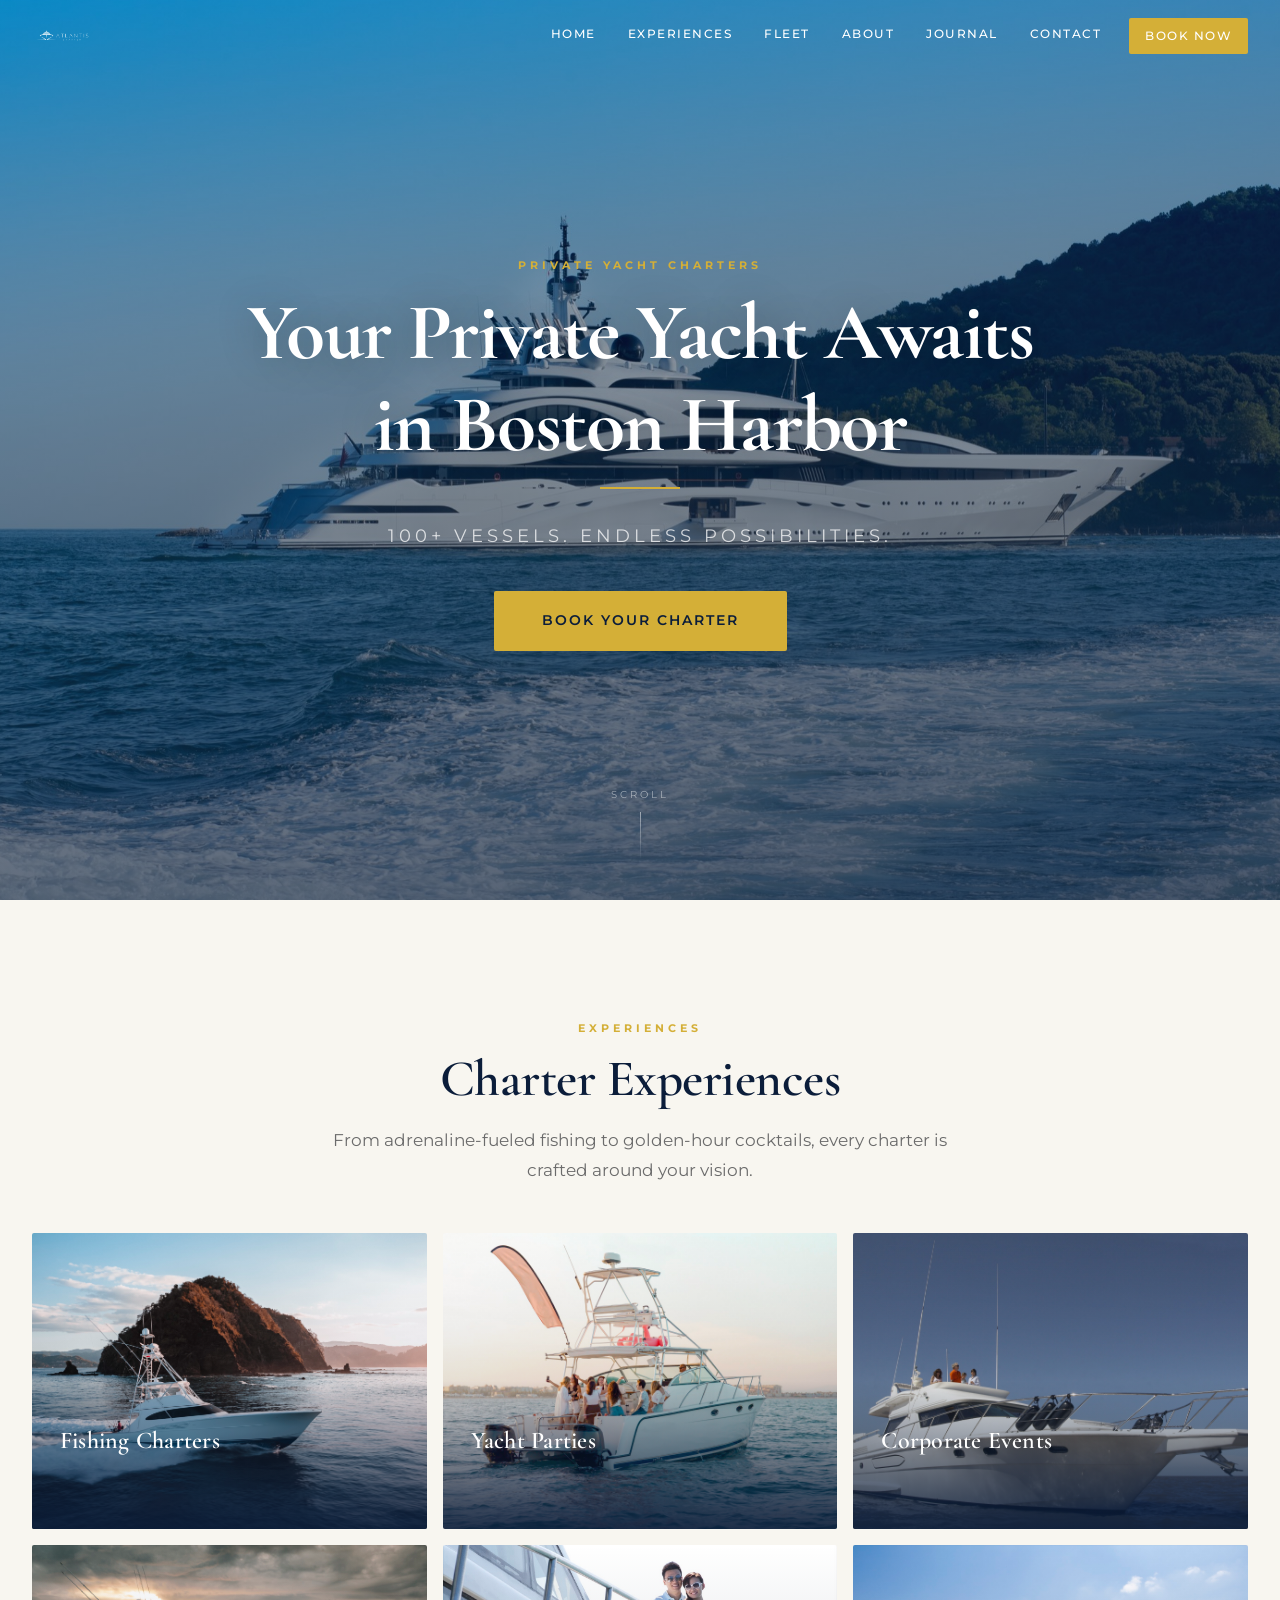
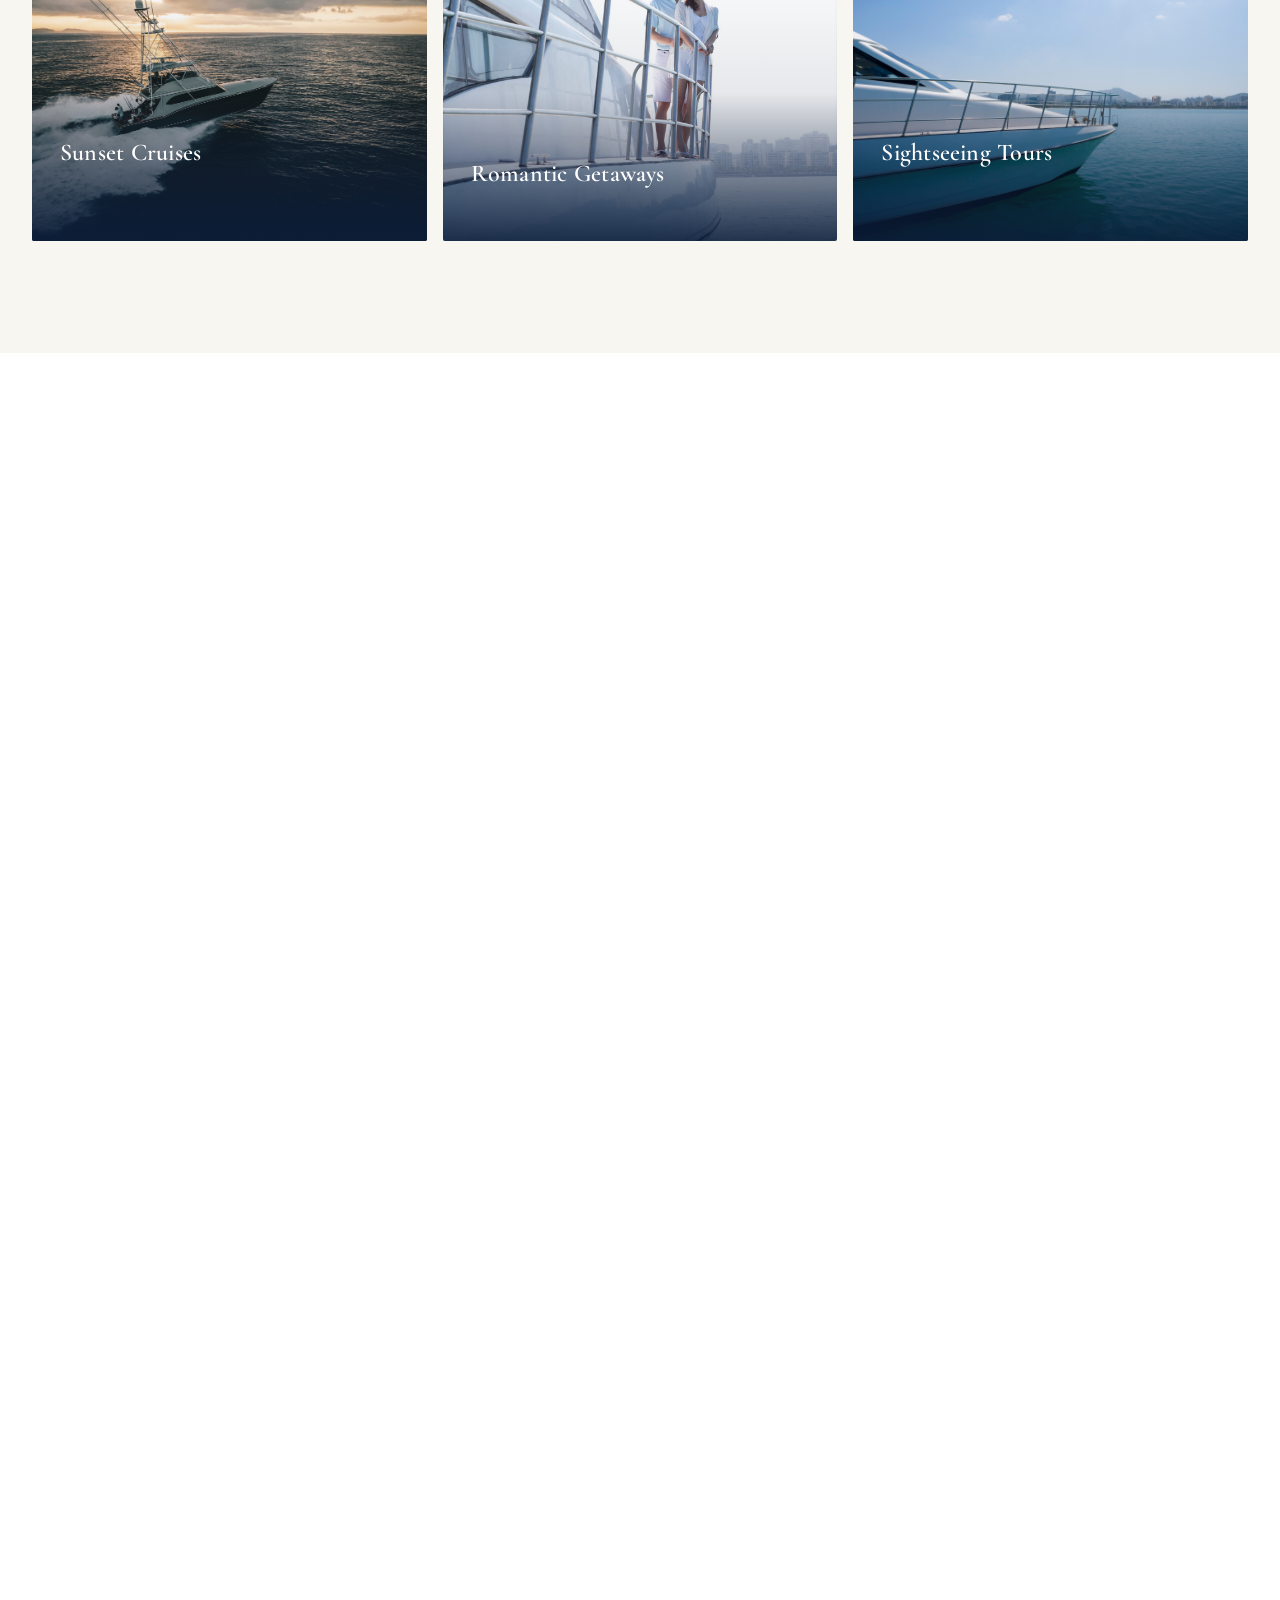
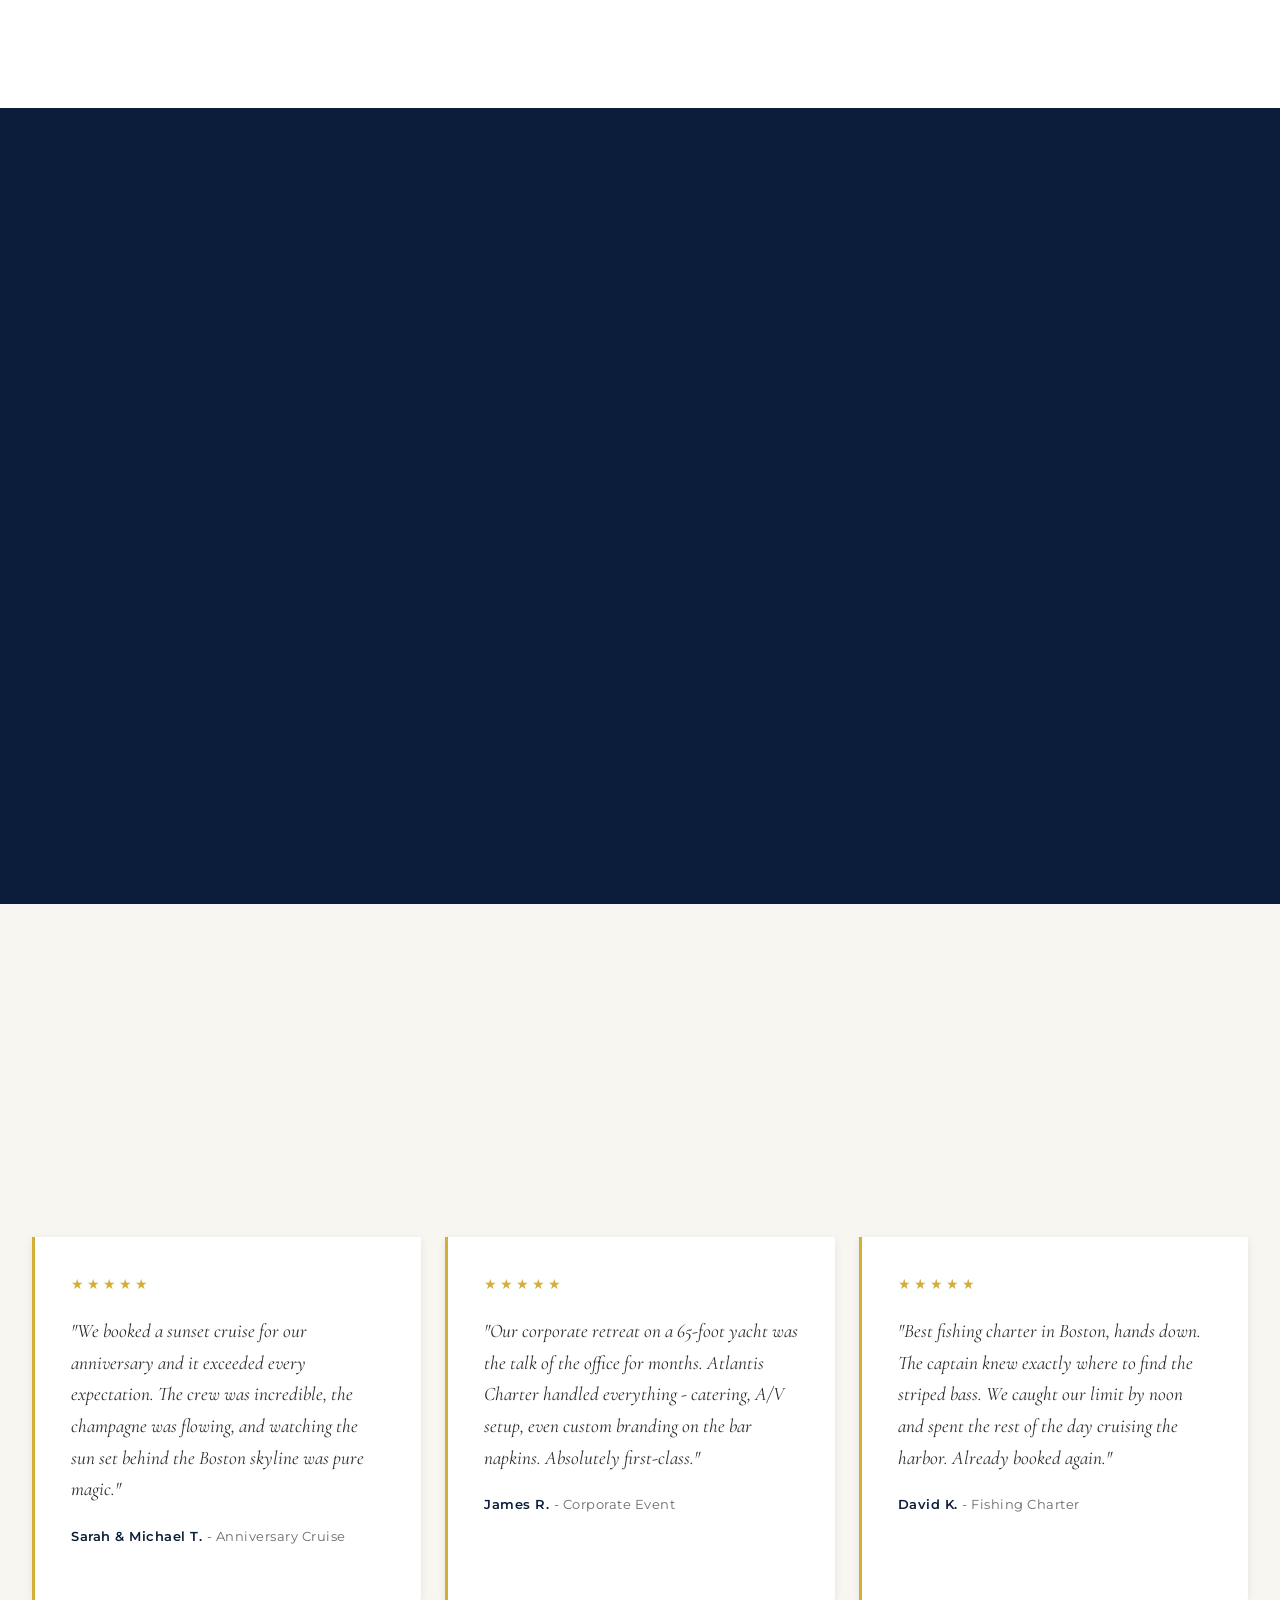
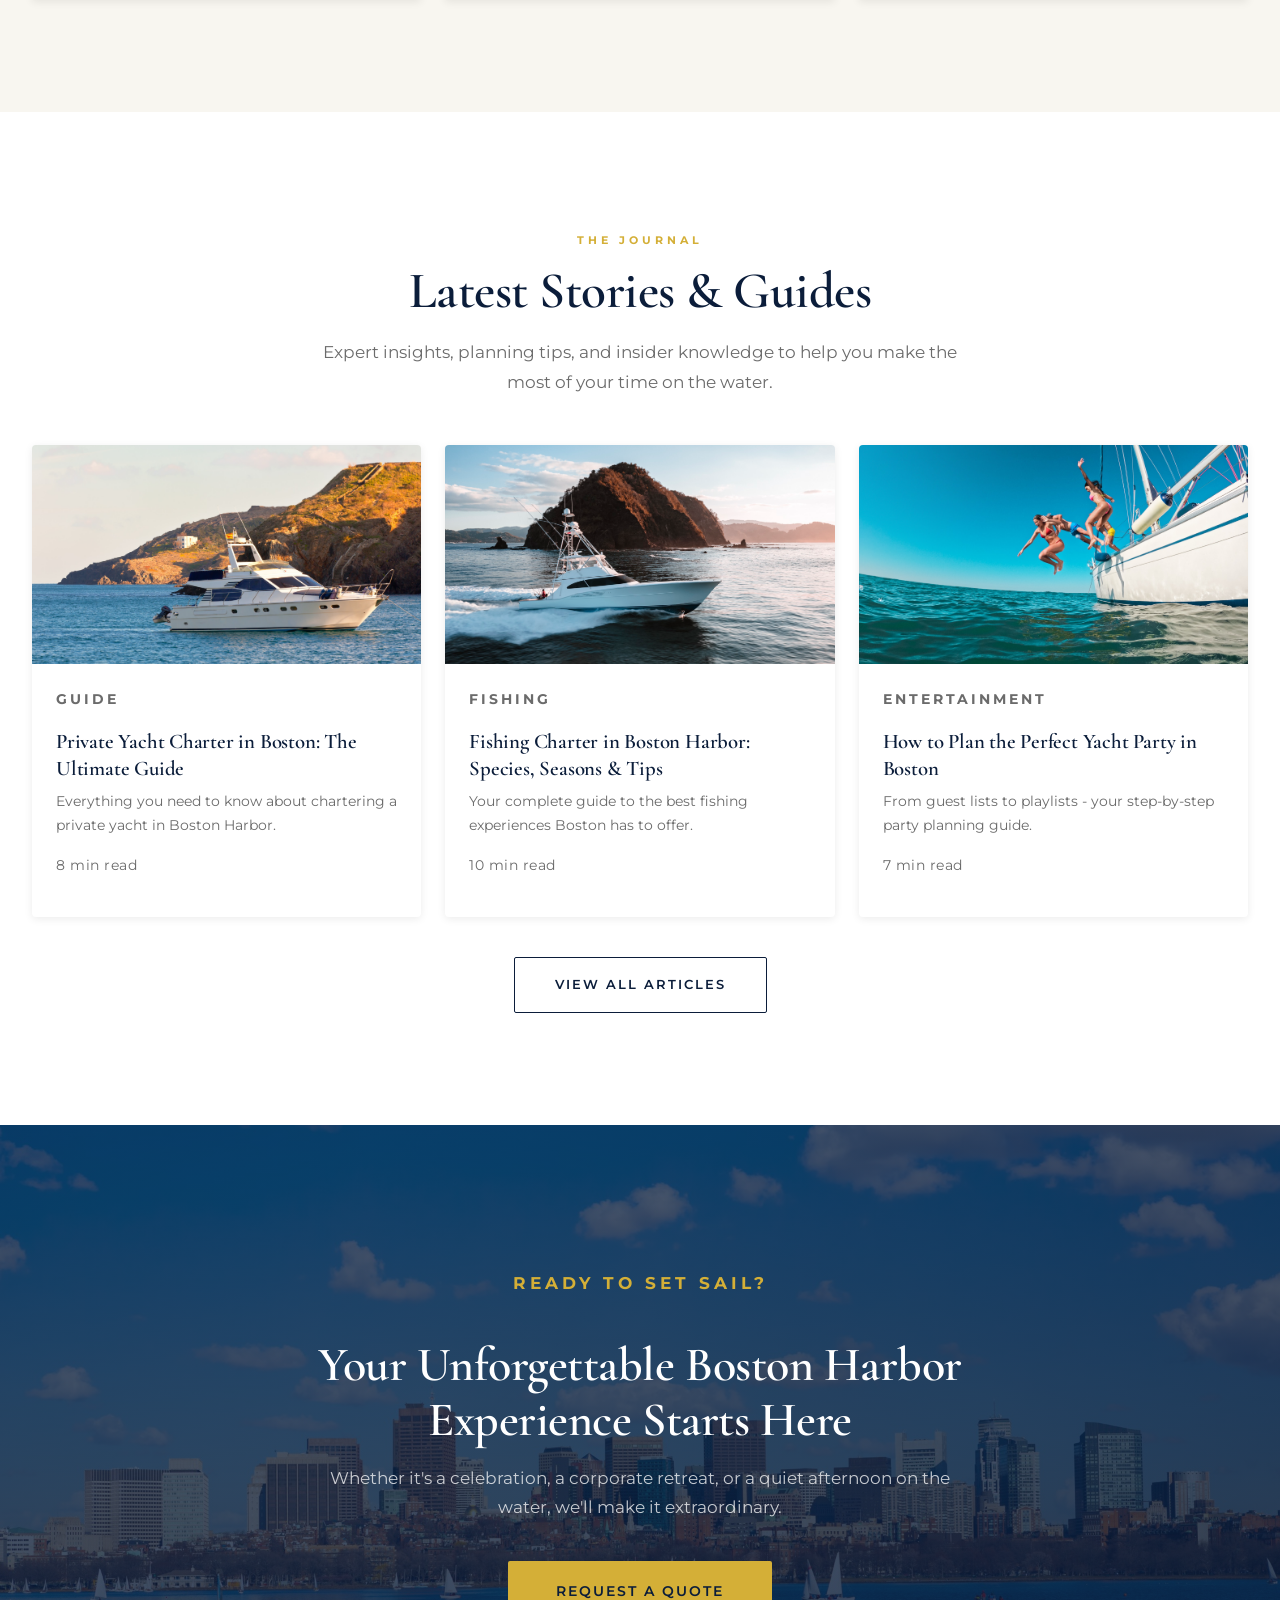
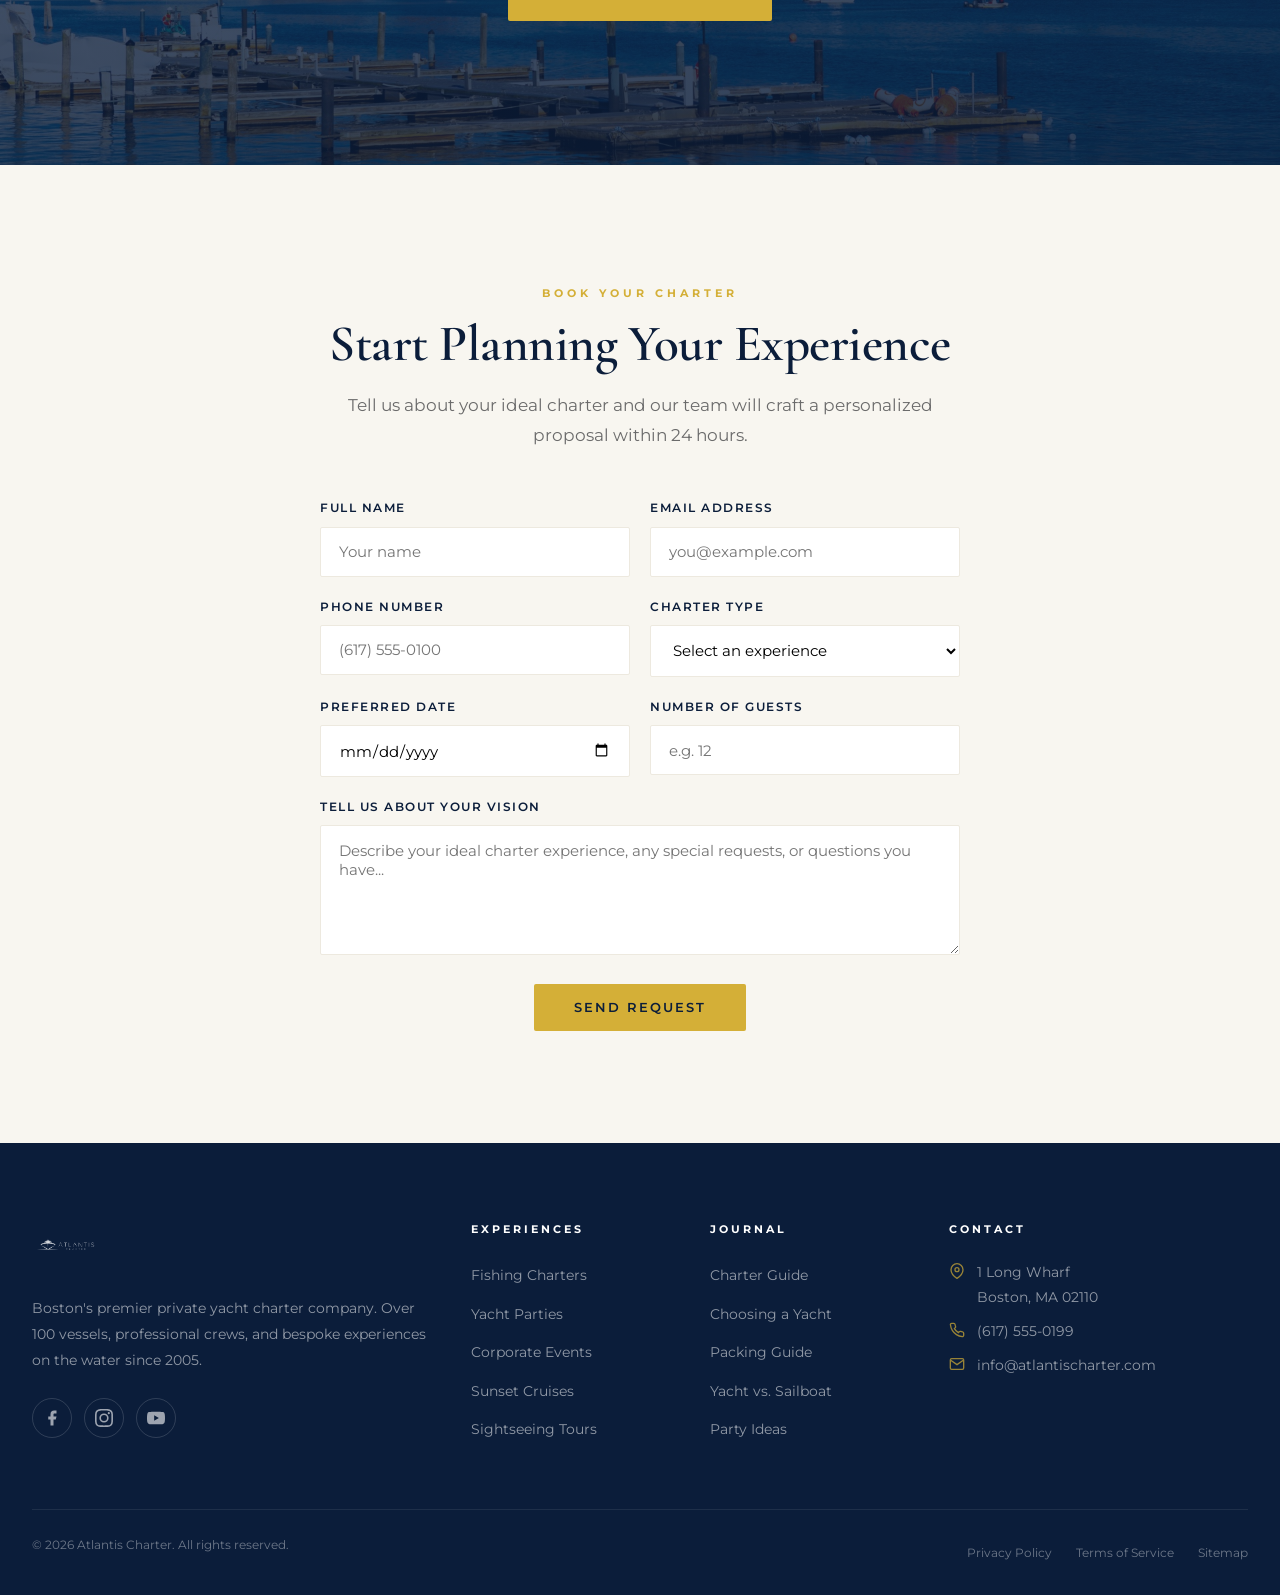
==== commit 6e60aad0: "Integrate real logos and overhaul design to premium quality - Replace text logos with actual logo im" ====
--- a/index.html
+++ b/index.html
@@ -97,7 +97,7 @@
   <!-- ============ HEADER ============ -->
   <header class="site-header" role="banner">
     <div class="header-inner">
-      <a href="/" class="logo" aria-label="Atlantis Charter Home">Atlantis <span>Charter</span></a>
+      <a href="/" class="logo" aria-label="Atlantis Charter Home"><img src="images/logo-horizontal.png" alt="Atlantis Charter" class="logo__img"></a>
       <nav class="nav-links" role="navigation" aria-label="Main navigation">
         <a href="/">Home</a>
         <a href="#experiences">Experiences</a>
@@ -121,6 +121,7 @@
     <section class="hero" aria-label="Welcome">
       <div class="hero-bg" style="background-image:url('images/luxury-yacht-on-the-water-under-blue-sky.jpg');" role="img" aria-label="Luxury yacht cruising on blue water under a clear sky"></div>
       <div class="hero-content">
+        <p class="section-label">Private Yacht Charters</p>
         <h1>Your Private Yacht Awaits in Boston Harbor</h1>
         <p class="subtitle">100+ Vessels. Endless Possibilities.</p>
         <a href="#contact" class="btn btn-primary">Book Your Charter</a>
@@ -414,17 +415,17 @@
     <div class="container">
       <div class="footer-grid">
         <div class="footer-brand">
-          <a href="/" class="logo">Atlantis <span>Charter</span></a>
+          <a href="/" class="logo" aria-label="Atlantis Charter Home"><img src="images/logo-horizontal.png" alt="Atlantis Charter" class="logo__img"></a>
           <p>Boston's premier private yacht charter company. Over 100 vessels, professional crews, and bespoke experiences on the water since 2005.</p>
           <div class="footer-social">
             <a href="https://www.facebook.com/atlantischarter" aria-label="Facebook" rel="noopener noreferrer" target="_blank">
-              <svg width="16" height="16" fill="currentColor" viewBox="0 0 24 24"><path d="M18 2h-3a5 5 0 0 0-5 5v3H7v4h3v8h4v-8h3l1-4h-4V7a1 1 0 0 1 1-1h3z"/></svg>
+              <svg width="18" height="18" fill="currentColor" viewBox="0 0 24 24"><path d="M18 2h-3a5 5 0 0 0-5 5v3H7v4h3v8h4v-8h3l1-4h-4V7a1 1 0 0 1 1-1h3z"/></svg>
             </a>
             <a href="https://www.instagram.com/atlantischarter" aria-label="Instagram" rel="noopener noreferrer" target="_blank">
-              <svg width="16" height="16" fill="none" stroke="currentColor" stroke-width="2" viewBox="0 0 24 24"><rect x="2" y="2" width="20" height="20" rx="5"/><circle cx="12" cy="12" r="5"/><circle cx="17.5" cy="6.5" r="1.5" fill="currentColor" stroke="none"/></svg>
+              <svg width="18" height="18" fill="currentColor" viewBox="0 0 24 24"><path d="M12 2.163c3.204 0 3.584.012 4.85.07 3.252.148 4.771 1.691 4.919 4.919.058 1.265.069 1.645.069 4.849 0 3.205-.012 3.584-.069 4.849-.149 3.225-1.664 4.771-4.919 4.919-1.266.058-1.644.07-4.85.07-3.204 0-3.584-.012-4.849-.07-3.26-.149-4.771-1.699-4.919-4.92-.058-1.265-.07-1.644-.07-4.849 0-3.204.013-3.583.07-4.849.149-3.227 1.664-4.771 4.919-4.919 1.266-.057 1.645-.069 4.849-.069zM12 0C8.741 0 8.333.014 7.053.072 2.695.272.273 2.69.073 7.052.014 8.333 0 8.741 0 12c0 3.259.014 3.668.072 4.948.2 4.358 2.618 6.78 6.98 6.98C8.333 23.986 8.741 24 12 24c3.259 0 3.668-.014 4.948-.072 4.354-.2 6.782-2.618 6.979-6.98.059-1.28.073-1.689.073-4.948 0-3.259-.014-3.667-.072-4.947-.196-4.354-2.617-6.78-6.979-6.98C15.668.014 15.259 0 12 0zm0 5.838a6.162 6.162 0 1 0 0 12.324 6.162 6.162 0 0 0 0-12.324zM12 16a4 4 0 1 1 0-8 4 4 0 0 1 0 8zm6.406-11.845a1.44 1.44 0 1 0 0 2.881 1.44 1.44 0 0 0 0-2.881z"/></svg>
             </a>
-            <a href="https://www.linkedin.com/company/atlantischarter" aria-label="LinkedIn" rel="noopener noreferrer" target="_blank">
-              <svg width="16" height="16" fill="currentColor" viewBox="0 0 24 24"><path d="M16 8a6 6 0 0 1 6 6v7h-4v-7a2 2 0 0 0-4 0v7h-4v-7a6 6 0 0 1 6-6z"/><rect x="2" y="9" width="4" height="12"/><circle cx="4" cy="4" r="2"/></svg>
+            <a href="https://www.youtube.com/@atlantischarter" aria-label="YouTube" rel="noopener noreferrer" target="_blank">
+              <svg width="18" height="18" fill="currentColor" viewBox="0 0 24 24"><path d="M23.498 6.186a3.016 3.016 0 0 0-2.122-2.136C19.505 3.545 12 3.545 12 3.545s-7.505 0-9.377.505A3.017 3.017 0 0 0 .502 6.186C0 8.07 0 12 0 12s0 3.93.502 5.814a3.016 3.016 0 0 0 2.122 2.136c1.871.505 9.376.505 9.376.505s7.505 0 9.377-.505a3.015 3.015 0 0 0 2.122-2.136C24 15.93 24 12 24 12s0-3.93-.502-5.814zM9.545 15.568V8.432L15.818 12l-6.273 3.568z"/></svg>
             </a>
           </div>
         </div>
--- a/styles.css
+++ b/styles.css
@@ -1,6 +1,6 @@
 /* ==========================================================================
    Atlantis Charter - Main Stylesheet
-   Magazine-style, mobile-first responsive design
+   Luxury magazine-style, mobile-first responsive design
    ========================================================================== */
 
 /* ---------- CSS Custom Properties ---------- */
@@ -9,6 +9,7 @@
   --midnight-light: #132d54;
   --gold: #D4AF37;
   --gold-hover: #e6c44a;
+  --gold-glow: rgba(212, 175, 55, 0.25);
   --white: #FFFFFF;
   --pearl: #F8F6F0;
   --pearl-dark: #EDE9DF;
@@ -19,11 +20,23 @@
   --shadow-sm: 0 2px 8px rgba(0,0,0,0.08);
   --shadow-md: 0 4px 20px rgba(0,0,0,0.12);
   --shadow-lg: 0 8px 40px rgba(0,0,0,0.18);
-  --radius: 4px;
-  --radius-lg: 8px;
+  --radius: 2px;
+  --radius-lg: 4px;
   --transition: 0.3s ease;
+  --transition-slow: 0.6s ease;
   --max-width: 1280px;
   --header-height: 72px;
+}
+
+/* ---------- Selection ---------- */
+::selection {
+  background: var(--gold);
+  color: var(--midnight);
+}
+
+::-moz-selection {
+  background: var(--gold);
+  color: var(--midnight);
 }
 
 /* ---------- Reset & Base ---------- */
@@ -36,13 +49,23 @@
 
 body {
   font-family: 'Montserrat', sans-serif;
-  font-size: 16px;
+  font-size: 17px;
   line-height: 1.7;
   color: var(--text);
   background: var(--white);
   overflow-x: hidden;
 }
 
+/* Page enter animation */
+body {
+  animation: pageEnter 0.6s ease-out;
+}
+
+@keyframes pageEnter {
+  from { opacity: 0; }
+  to { opacity: 1; }
+}
+
 img {
   max-width: 100%;
   height: auto;
@@ -55,18 +78,25 @@
   transition: color var(--transition);
 }
 
+a:focus-visible {
+  outline: 2px solid var(--gold);
+  outline-offset: 3px;
+  border-radius: 2px;
+}
+
 ul, ol { list-style: none; }
 
 /* ---------- Typography ---------- */
 h1, h2, h3, h4, h5, h6 {
   font-family: 'Cormorant Garamond', serif;
   font-weight: 600;
-  line-height: 1.2;
+  line-height: 1.15;
   color: var(--midnight);
-}
-
-h1 { font-size: clamp(2.2rem, 6vw, 4rem); }
-h2 { font-size: clamp(1.8rem, 4vw, 3rem); }
+  letter-spacing: -0.01em;
+}
+
+h1 { font-size: clamp(2.4rem, 6vw, 4.2rem); }
+h2 { font-size: clamp(1.9rem, 4vw, 3.2rem); }
 h3 { font-size: clamp(1.4rem, 3vw, 2rem); }
 h4 { font-size: clamp(1.2rem, 2.5vw, 1.5rem); }
 
@@ -74,12 +104,14 @@
 
 .section-label {
   font-family: 'Montserrat', sans-serif;
-  font-size: 0.75rem;
+  font-size: 0.7rem;
   font-weight: 700;
-  letter-spacing: 3px;
+  letter-spacing: 4px;
   text-transform: uppercase;
   color: var(--gold);
   margin-bottom: 0.75rem;
+  display: inline-block;
+  position: relative;
 }
 
 .section-title {
@@ -90,7 +122,8 @@
   font-size: 1.05rem;
   color: var(--text-light);
   max-width: 640px;
-  margin: 0 auto 2.5rem;
+  margin: 0 auto 3rem;
+  line-height: 1.8;
 }
 
 .text-center { text-align: center; }
@@ -121,16 +154,17 @@
   justify-content: center;
   gap: 0.5rem;
   font-family: 'Montserrat', sans-serif;
-  font-size: 0.85rem;
+  font-size: 0.8rem;
   font-weight: 600;
-  letter-spacing: 1.5px;
+  letter-spacing: 2px;
   text-transform: uppercase;
-  padding: 1rem 2.25rem;
+  padding: 1rem 2.5rem;
   border: none;
   border-radius: var(--radius);
   cursor: pointer;
   transition: all var(--transition);
   white-space: nowrap;
+  position: relative;
 }
 
 .btn-primary {
@@ -140,14 +174,13 @@
 
 .btn-primary:hover {
   background: var(--gold-hover);
-  transform: translateY(-2px);
-  box-shadow: var(--shadow-md);
+  box-shadow: 0 4px 24px var(--gold-glow);
 }
 
 .btn-outline {
   background: transparent;
   color: var(--white);
-  border: 2px solid var(--white);
+  border: 1.5px solid var(--white);
 }
 
 .btn-outline:hover {
@@ -158,7 +191,7 @@
 .btn-outline-dark {
   background: transparent;
   color: var(--midnight);
-  border: 2px solid var(--midnight);
+  border: 1.5px solid var(--midnight);
 }
 
 .btn-outline-dark:hover {
@@ -173,12 +206,14 @@
   left: 0;
   width: 100%;
   z-index: 1000;
-  transition: background var(--transition), box-shadow var(--transition);
+  transition: background var(--transition), box-shadow var(--transition), backdrop-filter var(--transition);
 }
 
 .site-header.scrolled {
-  background: var(--midnight);
-  box-shadow: var(--shadow-md);
+  background: rgba(11, 29, 58, 0.92);
+  box-shadow: 0 1px 0 rgba(255,255,255,0.06);
+  backdrop-filter: blur(16px);
+  -webkit-backdrop-filter: blur(16px);
 }
 
 .header-inner {
@@ -191,17 +226,22 @@
   padding: 0 1.25rem;
 }
 
+/* Logo - Image-based */
 .logo {
-  font-family: 'Cormorant Garamond', serif;
-  font-size: 1.6rem;
-  font-weight: 700;
-  color: var(--white);
-  letter-spacing: 1px;
+  display: flex;
+  align-items: center;
   z-index: 1001;
 }
 
-.logo span {
-  color: var(--gold);
+.logo__img {
+  height: 40px;
+  width: auto;
+  filter: brightness(0) invert(1);
+  transition: opacity var(--transition);
+}
+
+.logo__img:hover {
+  opacity: 0.85;
 }
 
 .nav-links {
@@ -212,6 +252,7 @@
   left: 0;
   width: 100%;
   height: 100vh;
+  height: 100dvh;
   background: var(--midnight);
   padding: calc(var(--header-height) + 2rem) 2rem 2rem;
   gap: 0.25rem;
@@ -227,7 +268,7 @@
   font-weight: 500;
   color: var(--white);
   padding: 0.85rem 0;
-  border-bottom: 1px solid rgba(255,255,255,0.08);
+  border-bottom: 1px solid rgba(255,255,255,0.06);
   transition: color var(--transition);
 }
 
@@ -238,6 +279,10 @@
 
 .nav-cta {
   margin-top: 1rem;
+}
+
+.nav-cta::after {
+  display: none !important;
 }
 
 .hamburger {
@@ -283,10 +328,16 @@
 
 .hero-bg {
   position: absolute;
-  inset: 0;
+  inset: -10px;
   background-size: cover;
   background-position: center;
   background-repeat: no-repeat;
+  animation: kenBurns 25s ease-in-out infinite alternate;
+}
+
+@keyframes kenBurns {
+  0% { transform: scale(1); }
+  100% { transform: scale(1.08); }
 }
 
 .hero-bg::after {
@@ -294,10 +345,10 @@
   position: absolute;
   inset: 0;
   background: linear-gradient(
-    to bottom,
-    rgba(11,29,58,0.3) 0%,
-    rgba(11,29,58,0.5) 50%,
-    rgba(11,29,58,0.7) 100%
+    170deg,
+    rgba(11,29,58,0.2) 0%,
+    rgba(11,29,58,0.45) 40%,
+    rgba(11,29,58,0.75) 100%
   );
 }
 
@@ -306,42 +357,57 @@
   z-index: 2;
   text-align: center;
   padding: 2rem 1.25rem;
-  max-width: 800px;
+  max-width: 860px;
 }
 
 .hero-content h1 {
   color: var(--white);
-  font-size: clamp(2.4rem, 7vw, 4.5rem);
-  margin-bottom: 1rem;
-  text-shadow: 0 2px 20px rgba(0,0,0,0.3);
+  font-size: clamp(2.6rem, 7vw, 5rem);
+  font-weight: 700;
+  letter-spacing: -0.02em;
+  margin-bottom: 0.5rem;
+  text-shadow: 0 2px 40px rgba(0,0,0,0.3);
+  position: relative;
+  display: inline-block;
+}
+
+.hero-content h1::after {
+  content: '';
+  display: block;
+  width: 80px;
+  height: 2px;
+  background: var(--gold);
+  margin: 1rem auto 0;
 }
 
 .hero-content .subtitle {
   font-family: 'Montserrat', sans-serif;
-  font-size: clamp(1rem, 2.5vw, 1.35rem);
-  color: var(--gold);
+  font-size: clamp(0.85rem, 2vw, 1.1rem);
+  color: rgba(255,255,255,0.75);
   font-weight: 400;
-  letter-spacing: 2px;
-  margin-bottom: 2rem;
+  letter-spacing: 4px;
+  text-transform: uppercase;
+  margin-bottom: 2.5rem;
+  margin-top: 1.5rem;
 }
 
 .hero-content .btn {
-  font-size: 0.9rem;
-  padding: 1.1rem 2.75rem;
+  font-size: 0.85rem;
+  padding: 1.15rem 3rem;
 }
 
 .hero-scroll {
   position: absolute;
-  bottom: 2rem;
+  bottom: 2.5rem;
   left: 50%;
   transform: translateX(-50%);
   z-index: 2;
   color: var(--white);
-  font-size: 0.7rem;
-  letter-spacing: 2px;
+  font-size: 0.65rem;
+  letter-spacing: 3px;
   text-transform: uppercase;
   text-align: center;
-  opacity: 0.7;
+  opacity: 0.5;
   animation: bounce 2s infinite;
 }
 
@@ -349,14 +415,14 @@
   content: '';
   display: block;
   width: 1px;
-  height: 40px;
-  background: var(--white);
+  height: 48px;
+  background: linear-gradient(to bottom, var(--white), transparent);
   margin: 0.5rem auto 0;
 }
 
 @keyframes bounce {
   0%, 100% { transform: translateX(-50%) translateY(0); }
-  50% { transform: translateX(-50%) translateY(8px); }
+  50% { transform: translateX(-50%) translateY(6px); }
 }
 
 /* ---------- Page Hero (blog/inner pages) ---------- */
@@ -369,11 +435,16 @@
   padding-top: var(--header-height);
 }
 
+.page-hero .hero-bg {
+  animation: none;
+  inset: 0;
+}
+
 .page-hero .hero-bg::after {
   background: linear-gradient(
     to bottom,
-    rgba(11,29,58,0.2) 0%,
-    rgba(11,29,58,0.7) 100%
+    rgba(11,29,58,0.15) 0%,
+    rgba(11,29,58,0.75) 100%
   );
 }
 
@@ -388,18 +459,25 @@
 .page-hero .hero-content h1 {
   font-size: clamp(2rem, 5vw, 3.2rem);
   margin-bottom: 0.75rem;
+  display: block;
+}
+
+.page-hero .hero-content h1::after {
+  display: none;
 }
 
 .page-hero .hero-content .subtitle {
   font-size: 1rem;
   color: rgba(255,255,255,0.85);
   letter-spacing: 0;
+  text-transform: none;
   margin-bottom: 0;
+  margin-top: 0;
 }
 
 /* ---------- Sections ---------- */
 section {
-  padding: 4rem 0;
+  padding: 5rem 0;
 }
 
 .section-pearl {
@@ -418,81 +496,109 @@
 }
 
 .section-midnight .section-subtitle {
-  color: rgba(255,255,255,0.7);
+  color: rgba(255,255,255,0.65);
 }
 
 /* ---------- Experience Cards ---------- */
 .experiences-grid {
   display: grid;
   grid-template-columns: 1fr;
-  gap: 1.25rem;
+  gap: 1rem;
 }
 
 .experience-card {
   position: relative;
-  border-radius: var(--radius-lg);
   overflow: hidden;
   aspect-ratio: 4/3;
   cursor: pointer;
+  border-radius: var(--radius);
 }
 
 .experience-card img {
   width: 100%;
   height: 100%;
   object-fit: cover;
-  transition: transform 0.6s ease;
+  transition: transform 0.8s ease;
 }
 
 .experience-card:hover img {
-  transform: scale(1.08);
+  transform: scale(1.06);
 }
 
 .experience-card-overlay {
   position: absolute;
   inset: 0;
-  background: linear-gradient(to top, rgba(11,29,58,0.85) 0%, transparent 60%);
+  background: linear-gradient(to top, rgba(11,29,58,0.9) 0%, rgba(11,29,58,0.1) 50%, transparent 100%);
   display: flex;
   flex-direction: column;
   justify-content: flex-end;
-  padding: 1.5rem;
+  padding: 1.75rem;
+  transition: background var(--transition);
+}
+
+.experience-card:hover .experience-card-overlay {
+  background: linear-gradient(to top, rgba(11,29,58,0.95) 0%, rgba(11,29,58,0.2) 60%, transparent 100%);
 }
 
 .experience-card-overlay h3 {
   color: var(--white);
-  font-size: 1.4rem;
-  margin-bottom: 0.25rem;
+  font-size: 1.5rem;
+  margin-bottom: 0.35rem;
+  letter-spacing: 0.01em;
 }
 
 .experience-card-overlay p {
-  color: rgba(255,255,255,0.75);
+  color: rgba(255,255,255,0.7);
   font-size: 0.85rem;
   margin-bottom: 0;
   line-height: 1.5;
+  opacity: 0;
+  transform: translateY(8px);
+  transition: all 0.4s ease;
+}
+
+.experience-card:hover .experience-card-overlay p {
+  opacity: 1;
+  transform: translateY(0);
 }
 
 /* ---------- Fleet Grid ---------- */
 .fleet-grid {
   display: grid;
   grid-template-columns: 1fr;
-  gap: 0.75rem;
+  gap: 4px;
 }
 
 .fleet-item {
   position: relative;
-  border-radius: var(--radius-lg);
   overflow: hidden;
   aspect-ratio: 3/2;
+  border-radius: var(--radius);
 }
 
 .fleet-item img {
   width: 100%;
   height: 100%;
   object-fit: cover;
-  transition: transform 0.6s ease;
+  transition: transform 0.8s ease, filter 0.5s ease;
 }
 
 .fleet-item:hover img {
   transform: scale(1.05);
+  filter: brightness(1.05);
+}
+
+.fleet-item::after {
+  content: '';
+  position: absolute;
+  inset: 0;
+  background: linear-gradient(to top, rgba(11,29,58,0.7) 0%, transparent 50%);
+  opacity: 0.8;
+  transition: opacity var(--transition);
+}
+
+.fleet-item:hover::after {
+  opacity: 1;
 }
 
 .fleet-item-label {
@@ -500,12 +606,13 @@
   bottom: 0;
   left: 0;
   right: 0;
-  padding: 1.25rem;
-  background: linear-gradient(to top, rgba(11,29,58,0.8) 0%, transparent 100%);
+  padding: 1.5rem;
+  z-index: 1;
   color: var(--white);
   font-family: 'Cormorant Garamond', serif;
-  font-size: 1.25rem;
+  font-size: 1.35rem;
   font-weight: 600;
+  letter-spacing: 0.02em;
 }
 
 /* ---------- Features (Why Us) ---------- */
@@ -517,31 +624,38 @@
 
 .feature-item {
   text-align: center;
-  padding: 2rem 1rem;
+  padding: 2.5rem 1.5rem;
 }
 
 .feature-icon {
   width: 64px;
   height: 64px;
-  margin: 0 auto 1.25rem;
+  margin: 0 auto 1.5rem;
   display: flex;
   align-items: center;
   justify-content: center;
   border-radius: 50%;
-  background: rgba(212,175,55,0.12);
+  background: rgba(212,175,55,0.1);
   color: var(--gold);
   font-size: 1.5rem;
+  border: 1px solid rgba(212,175,55,0.2);
+  transition: all var(--transition);
+}
+
+.feature-item:hover .feature-icon {
+  background: rgba(212,175,55,0.18);
+  border-color: rgba(212,175,55,0.35);
 }
 
 .feature-item h3 {
-  font-size: 1.3rem;
+  font-size: 1.35rem;
   margin-bottom: 0.75rem;
 }
 
 .feature-item p {
-  color: var(--text-light);
+  color: rgba(255,255,255,0.6);
   font-size: 0.9rem;
-  line-height: 1.7;
+  line-height: 1.8;
 }
 
 /* ---------- Testimonials ---------- */
@@ -553,32 +667,38 @@
 
 .testimonial-card {
   background: var(--white);
-  border-radius: var(--radius-lg);
-  padding: 2rem;
+  padding: 2.25rem;
   box-shadow: var(--shadow-sm);
-  border-left: 4px solid var(--gold);
+  border-left: 3px solid var(--gold);
+  border-radius: 0 var(--radius) var(--radius) 0;
+  transition: box-shadow var(--transition);
+}
+
+.testimonial-card:hover {
+  box-shadow: var(--shadow-md);
 }
 
 .testimonial-stars {
   color: var(--gold);
-  font-size: 1rem;
-  margin-bottom: 1rem;
-  letter-spacing: 2px;
+  font-size: 0.85rem;
+  margin-bottom: 1.25rem;
+  letter-spacing: 3px;
 }
 
 .testimonial-card blockquote {
   font-family: 'Cormorant Garamond', serif;
-  font-size: 1.15rem;
+  font-size: 1.2rem;
   font-style: italic;
-  line-height: 1.6;
+  line-height: 1.65;
   color: var(--text);
-  margin-bottom: 1rem;
+  margin-bottom: 1.25rem;
 }
 
 .testimonial-author {
-  font-size: 0.85rem;
+  font-size: 0.8rem;
   font-weight: 600;
   color: var(--midnight);
+  letter-spacing: 0.5px;
 }
 
 .testimonial-author span {
@@ -598,11 +718,10 @@
   border-radius: var(--radius-lg);
   overflow: hidden;
   box-shadow: var(--shadow-sm);
-  transition: transform var(--transition), box-shadow var(--transition);
+  transition: box-shadow var(--transition);
 }
 
 .blog-card:hover {
-  transform: translateY(-4px);
   box-shadow: var(--shadow-md);
 }
 
@@ -615,11 +734,11 @@
   width: 100%;
   height: 100%;
   object-fit: cover;
-  transition: transform 0.6s ease;
+  transition: transform 0.8s ease;
 }
 
 .blog-card:hover .blog-card-image img {
-  transform: scale(1.05);
+  transform: scale(1.04);
 }
 
 .blog-card-content {
@@ -627,18 +746,19 @@
 }
 
 .blog-card-tag {
-  font-size: 0.7rem;
+  font-size: 0.65rem;
   font-weight: 700;
-  letter-spacing: 2px;
+  letter-spacing: 3px;
   text-transform: uppercase;
   color: var(--gold);
-  margin-bottom: 0.5rem;
+  margin-bottom: 0.6rem;
 }
 
 .blog-card-content h3 {
-  font-size: 1.25rem;
+  font-size: 1.3rem;
   margin-bottom: 0.5rem;
   transition: color var(--transition);
+  line-height: 1.3;
 }
 
 .blog-card:hover .blog-card-content h3 {
@@ -648,24 +768,34 @@
 .blog-card-content p {
   font-size: 0.9rem;
   color: var(--text-light);
-  line-height: 1.6;
+  line-height: 1.65;
   margin-bottom: 1rem;
 }
 
 .blog-card-meta {
-  font-size: 0.8rem;
+  font-size: 0.75rem;
   color: var(--text-light);
+  letter-spacing: 0.5px;
 }
 
 /* ---------- CTA Banner ---------- */
 .cta-banner {
   position: relative;
-  padding: 5rem 0;
+  padding: 7rem 0;
   overflow: hidden;
 }
 
+.cta-banner .hero-bg {
+  animation: none;
+  inset: 0;
+}
+
 .cta-banner .hero-bg::after {
-  background: var(--overlay-dark);
+  background: linear-gradient(
+    170deg,
+    rgba(11,29,58,0.7) 0%,
+    rgba(11,29,58,0.85) 100%
+  );
 }
 
 .cta-banner .hero-content {
@@ -673,20 +803,25 @@
   margin: 0 auto;
 }
 
+.cta-banner .section-label {
+  color: var(--gold);
+}
+
 .cta-banner h2 {
   color: var(--white);
   margin-bottom: 1rem;
+  font-size: clamp(1.8rem, 4vw, 3rem);
 }
 
 .cta-banner p {
-  color: rgba(255,255,255,0.8);
+  color: rgba(255,255,255,0.75);
   font-size: 1.05rem;
-  margin-bottom: 2rem;
+  margin-bottom: 2.5rem;
 }
 
 /* ---------- Contact / Booking Form ---------- */
 .booking-form {
-  max-width: 600px;
+  max-width: 640px;
   margin: 0 auto;
 }
 
@@ -696,25 +831,25 @@
 
 .form-group label {
   display: block;
-  font-size: 0.8rem;
+  font-size: 0.75rem;
   font-weight: 600;
-  letter-spacing: 1px;
+  letter-spacing: 1.5px;
   text-transform: uppercase;
   color: var(--midnight);
-  margin-bottom: 0.4rem;
+  margin-bottom: 0.5rem;
 }
 
 .form-group input,
 .form-group select,
 .form-group textarea {
   width: 100%;
-  padding: 0.85rem 1rem;
+  padding: 0.9rem 1.1rem;
   font-family: 'Montserrat', sans-serif;
   font-size: 0.95rem;
   border: 1px solid var(--pearl-dark);
   border-radius: var(--radius);
   background: var(--white);
-  transition: border-color var(--transition);
+  transition: border-color var(--transition), box-shadow var(--transition);
 }
 
 .form-group input:focus,
@@ -722,10 +857,11 @@
 .form-group textarea:focus {
   outline: none;
   border-color: var(--gold);
+  box-shadow: 0 0 0 3px var(--gold-glow);
 }
 
 .form-group textarea {
-  min-height: 120px;
+  min-height: 130px;
   resize: vertical;
 }
 
@@ -739,43 +875,47 @@
 .site-footer {
   background: var(--midnight);
   color: rgba(255,255,255,0.7);
-  padding: 4rem 0 0;
+  padding: 5rem 0 0;
 }
 
 .footer-grid {
   display: grid;
   grid-template-columns: 1fr;
   gap: 2.5rem;
-  margin-bottom: 3rem;
+  margin-bottom: 3.5rem;
 }
 
 .footer-brand .logo {
-  font-size: 1.4rem;
-  margin-bottom: 1rem;
+  margin-bottom: 1.25rem;
   display: inline-block;
+}
+
+.footer-brand .logo__img {
+  height: 44px;
+  filter: brightness(0) invert(1);
 }
 
 .footer-brand p {
   font-size: 0.9rem;
-  line-height: 1.7;
+  line-height: 1.8;
   margin-bottom: 1.5rem;
+  color: rgba(255,255,255,0.55);
 }
 
 .footer-social {
   display: flex;
-  gap: 1rem;
+  gap: 0.75rem;
 }
 
 .footer-social a {
   width: 40px;
   height: 40px;
   border-radius: 50%;
-  border: 1px solid rgba(255,255,255,0.2);
+  border: 1px solid rgba(255,255,255,0.15);
   display: flex;
   align-items: center;
   justify-content: center;
-  font-size: 0.85rem;
-  color: rgba(255,255,255,0.7);
+  color: rgba(255,255,255,0.6);
   transition: all var(--transition);
 }
 
@@ -788,11 +928,11 @@
 .footer-col h4 {
   color: var(--white);
   font-family: 'Montserrat', sans-serif;
-  font-size: 0.8rem;
+  font-size: 0.7rem;
   font-weight: 700;
-  letter-spacing: 2px;
+  letter-spacing: 3px;
   text-transform: uppercase;
-  margin-bottom: 1.25rem;
+  margin-bottom: 1.5rem;
 }
 
 .footer-col ul li {
@@ -801,6 +941,7 @@
 
 .footer-col ul a {
   font-size: 0.9rem;
+  color: rgba(255,255,255,0.55);
   transition: color var(--transition);
 }
 
@@ -813,27 +954,35 @@
   gap: 0.75rem;
   font-size: 0.9rem;
   margin-bottom: 0.75rem;
+  color: rgba(255,255,255,0.55);
 }
 
 .footer-contact li svg {
   flex-shrink: 0;
   margin-top: 3px;
+  color: var(--gold);
+  opacity: 0.7;
 }
 
 .footer-bottom {
-  border-top: 1px solid rgba(255,255,255,0.1);
+  border-top: 1px solid rgba(255,255,255,0.08);
   padding: 1.5rem 0;
   display: flex;
   flex-direction: column;
   gap: 0.75rem;
   align-items: center;
   text-align: center;
-  font-size: 0.8rem;
+  font-size: 0.78rem;
+  color: rgba(255,255,255,0.4);
 }
 
 .footer-bottom-links {
   display: flex;
   gap: 1.5rem;
+}
+
+.footer-bottom-links a {
+  color: rgba(255,255,255,0.4);
 }
 
 .footer-bottom-links a:hover {
@@ -869,8 +1018,8 @@
 }
 
 .article-wrapper p {
-  font-size: 1.02rem;
-  line-height: 1.8;
+  font-size: 1.05rem;
+  line-height: 1.85;
   color: var(--text);
 }
 
@@ -920,9 +1069,10 @@
 .article-cta {
   background: var(--pearl);
   border-radius: var(--radius-lg);
-  padding: 2rem;
+  padding: 2.5rem;
   margin: 2.5rem 0;
   text-align: center;
+  border: 1px solid var(--pearl-dark);
 }
 
 .article-cta h3 {
@@ -944,13 +1094,14 @@
 }
 
 .breadcrumb {
-  font-size: 0.8rem;
-  color: rgba(255,255,255,0.7);
+  font-size: 0.78rem;
+  color: rgba(255,255,255,0.6);
   margin-bottom: 1rem;
+  letter-spacing: 0.5px;
 }
 
 .breadcrumb a {
-  color: rgba(255,255,255,0.7);
+  color: rgba(255,255,255,0.6);
   text-decoration: underline;
   text-underline-offset: 2px;
 }
@@ -984,7 +1135,7 @@
 }
 
 .page-404 p {
-  color: rgba(255,255,255,0.65);
+  color: rgba(255,255,255,0.55);
   margin-bottom: 2rem;
   max-width: 480px;
   margin-left: auto;
@@ -994,7 +1145,7 @@
 /* ---------- Animations ---------- */
 .fade-up {
   opacity: 0;
-  transform: translateY(30px);
+  transform: translateY(24px);
   transition: opacity 0.7s ease, transform 0.7s ease;
 }
 
@@ -1015,16 +1166,16 @@
 /* stagger children */
 .stagger > * {
   opacity: 0;
-  transform: translateY(20px);
+  transform: translateY(16px);
   transition: opacity 0.5s ease, transform 0.5s ease;
 }
 
 .stagger.visible > *:nth-child(1) { transition-delay: 0s; }
-.stagger.visible > *:nth-child(2) { transition-delay: 0.1s; }
-.stagger.visible > *:nth-child(3) { transition-delay: 0.2s; }
-.stagger.visible > *:nth-child(4) { transition-delay: 0.3s; }
-.stagger.visible > *:nth-child(5) { transition-delay: 0.4s; }
-.stagger.visible > *:nth-child(6) { transition-delay: 0.5s; }
+.stagger.visible > *:nth-child(2) { transition-delay: 0.08s; }
+.stagger.visible > *:nth-child(3) { transition-delay: 0.16s; }
+.stagger.visible > *:nth-child(4) { transition-delay: 0.24s; }
+.stagger.visible > *:nth-child(5) { transition-delay: 0.32s; }
+.stagger.visible > *:nth-child(6) { transition-delay: 0.4s; }
 
 .stagger.visible > * {
   opacity: 1;
@@ -1067,7 +1218,7 @@
 /* Desktop */
 @media (min-width: 960px) {
   section {
-    padding: 6rem 0;
+    padding: 7rem 0;
   }
 
   .nav-links {
@@ -1083,9 +1234,9 @@
   }
 
   .nav-links a {
-    font-size: 0.8rem;
+    font-size: 0.75rem;
     font-weight: 500;
-    letter-spacing: 1px;
+    letter-spacing: 1.5px;
     text-transform: uppercase;
     padding: 0.5rem 1rem;
     border-bottom: none;
@@ -1095,7 +1246,7 @@
     content: '';
     display: block;
     width: 0;
-    height: 2px;
+    height: 1px;
     background: var(--gold);
     transition: width var(--transition);
     margin-top: 2px;
@@ -1108,7 +1259,9 @@
 
   .nav-cta {
     margin-top: 0;
-    margin-left: 0.5rem;
+    margin-left: 0.75rem;
+    font-size: 0.75rem;
+    padding: 0.7rem 1.5rem;
   }
 
   .hamburger {
